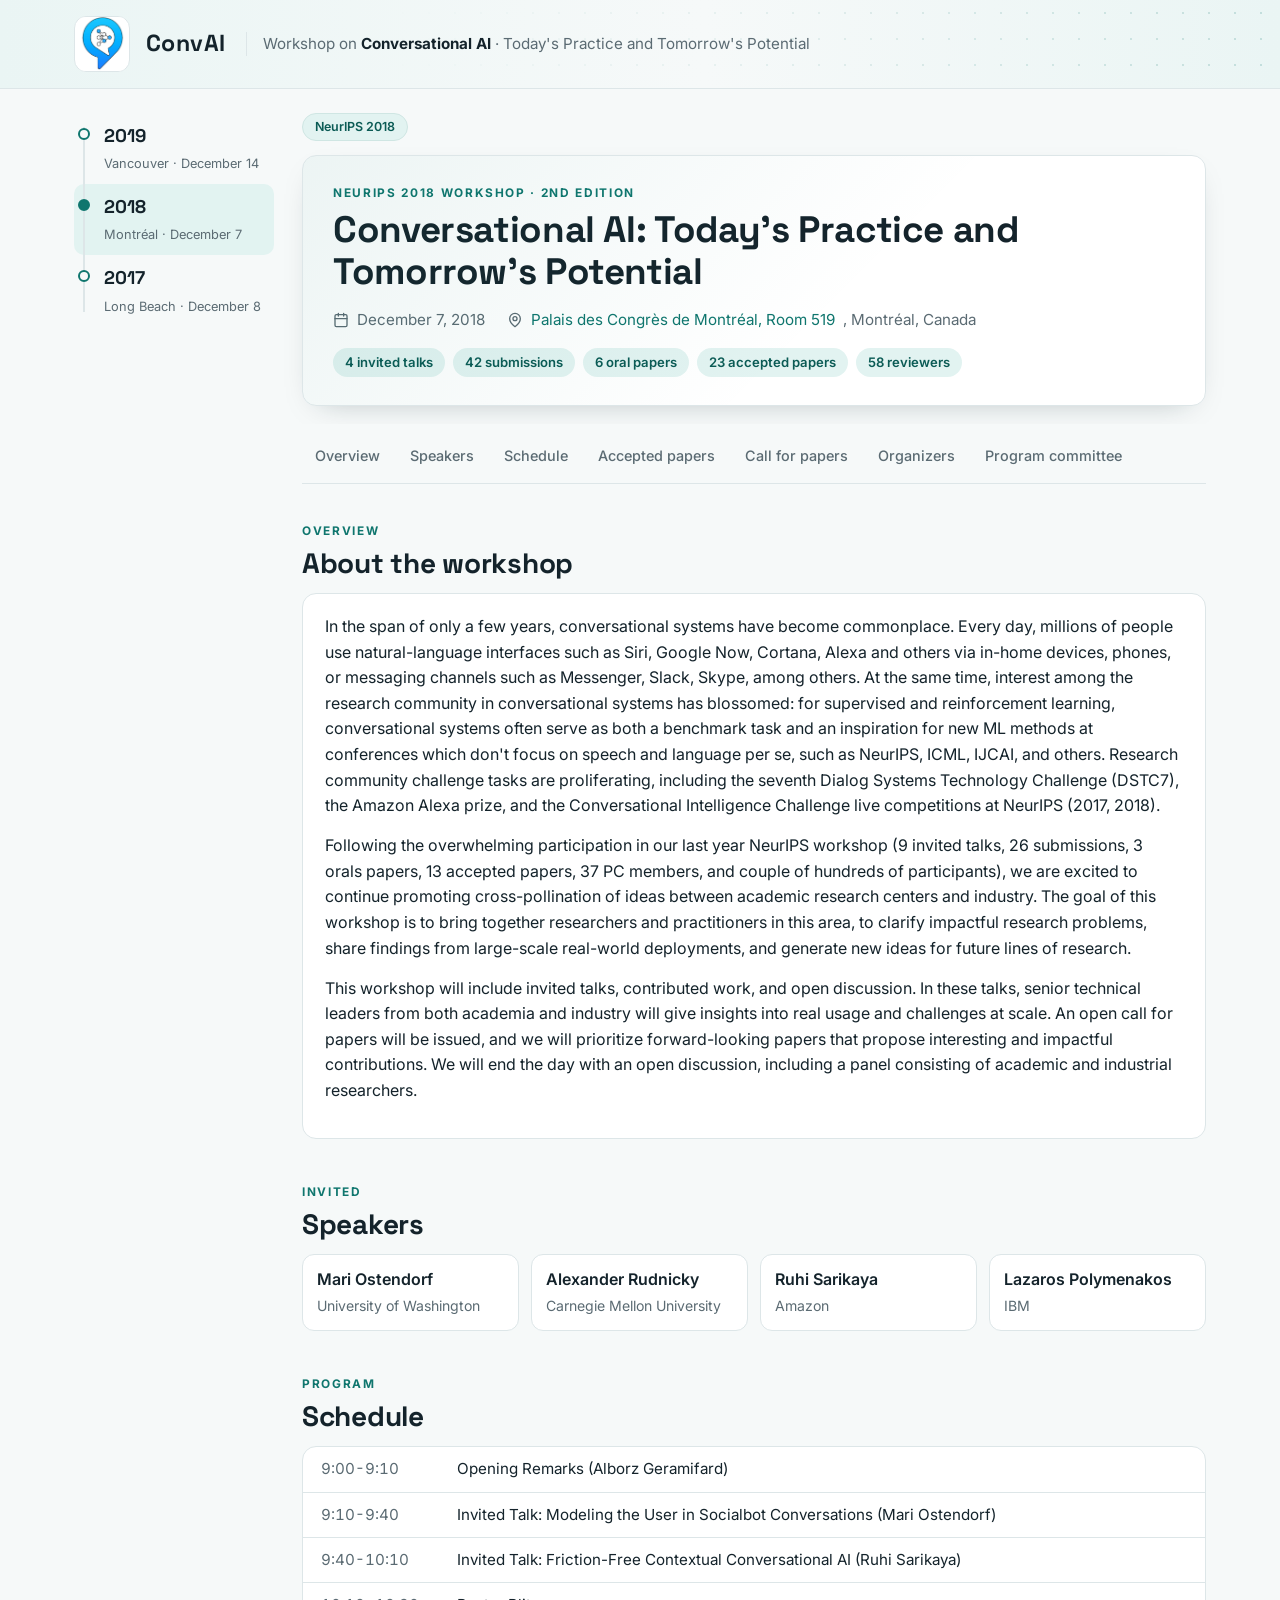
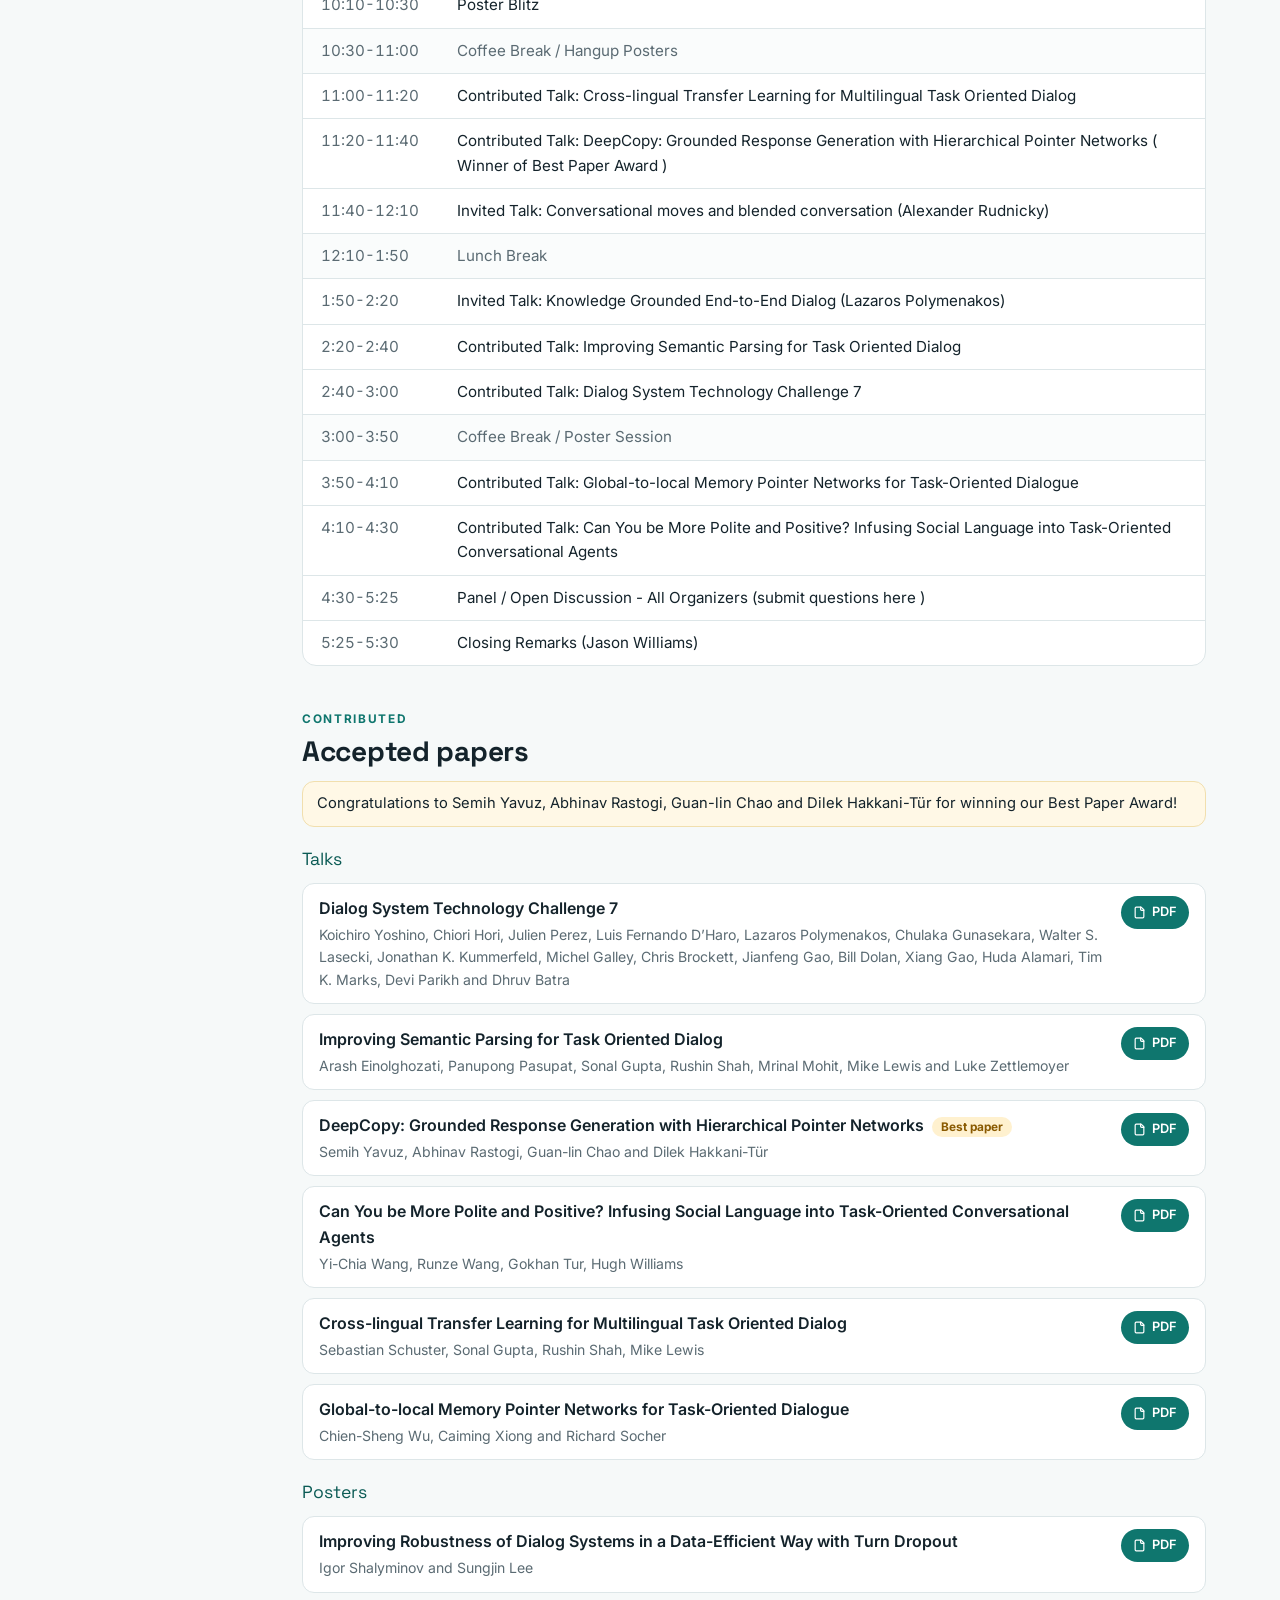
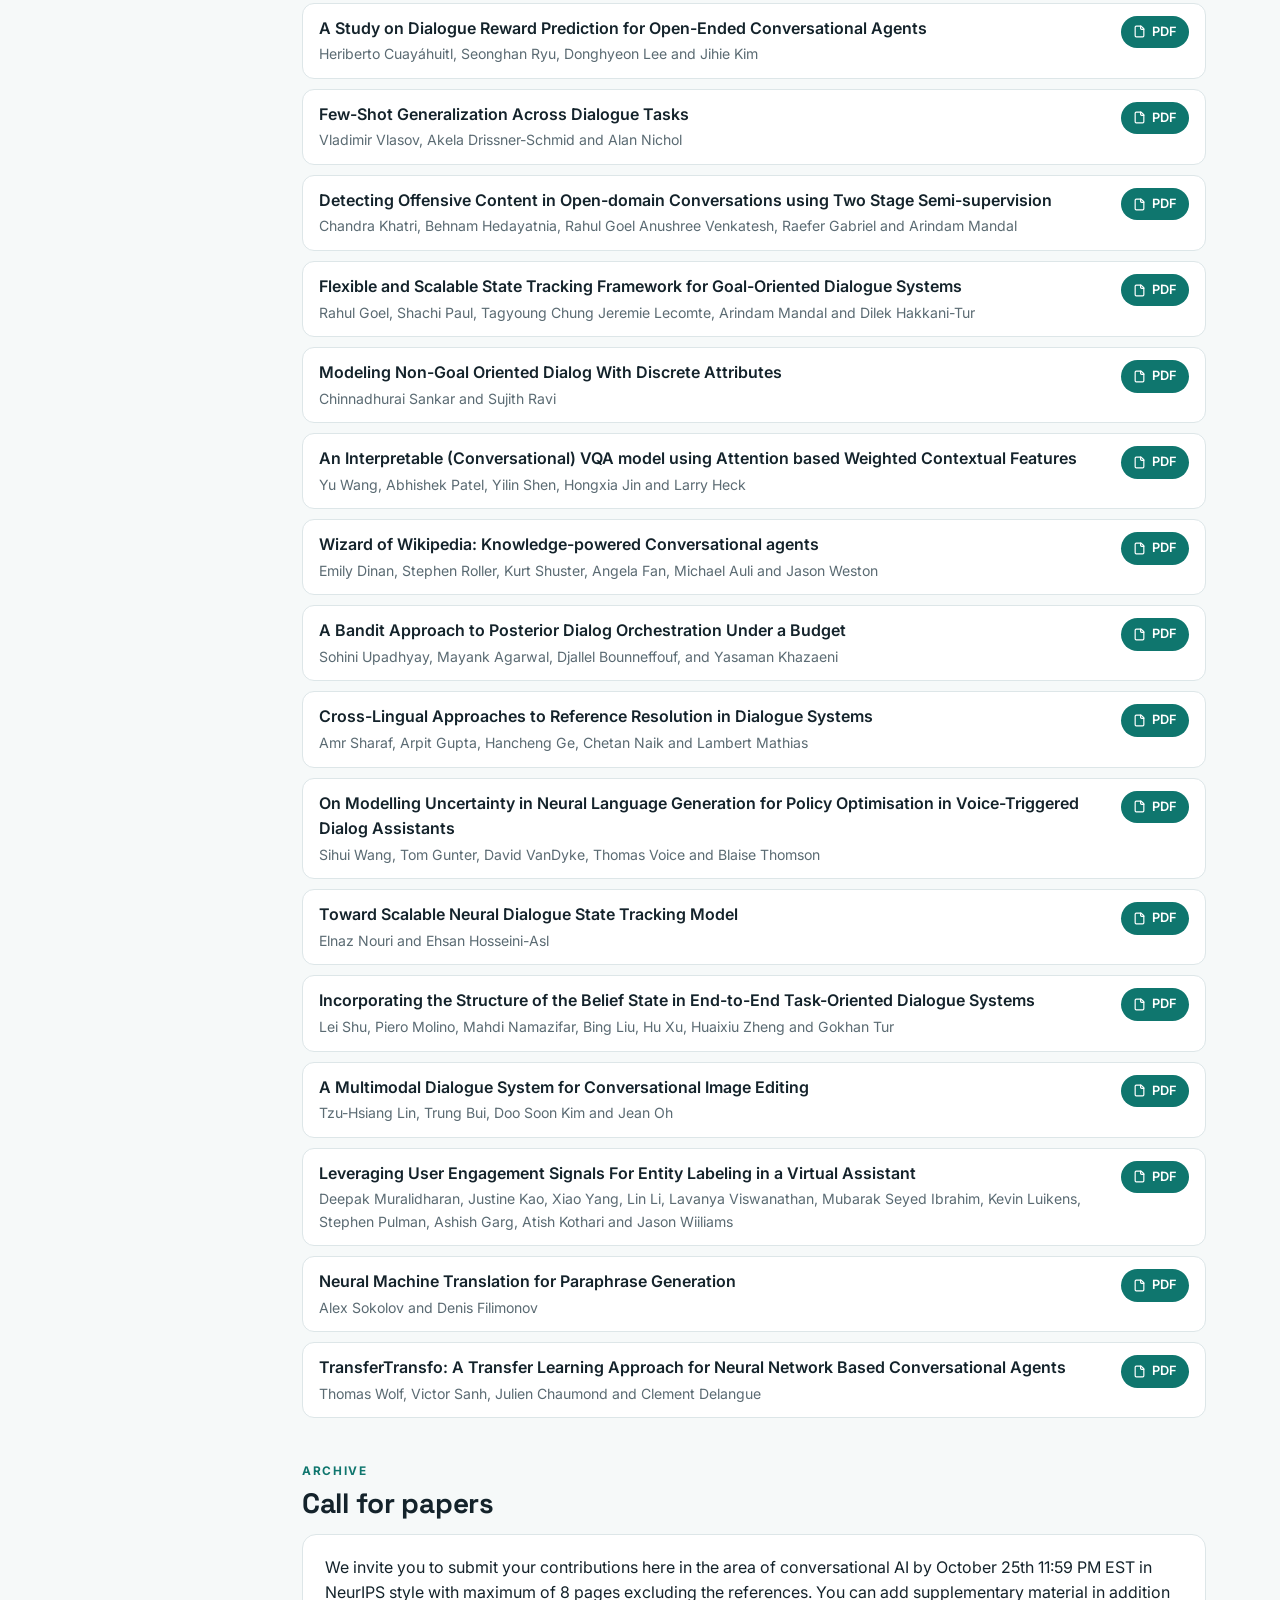
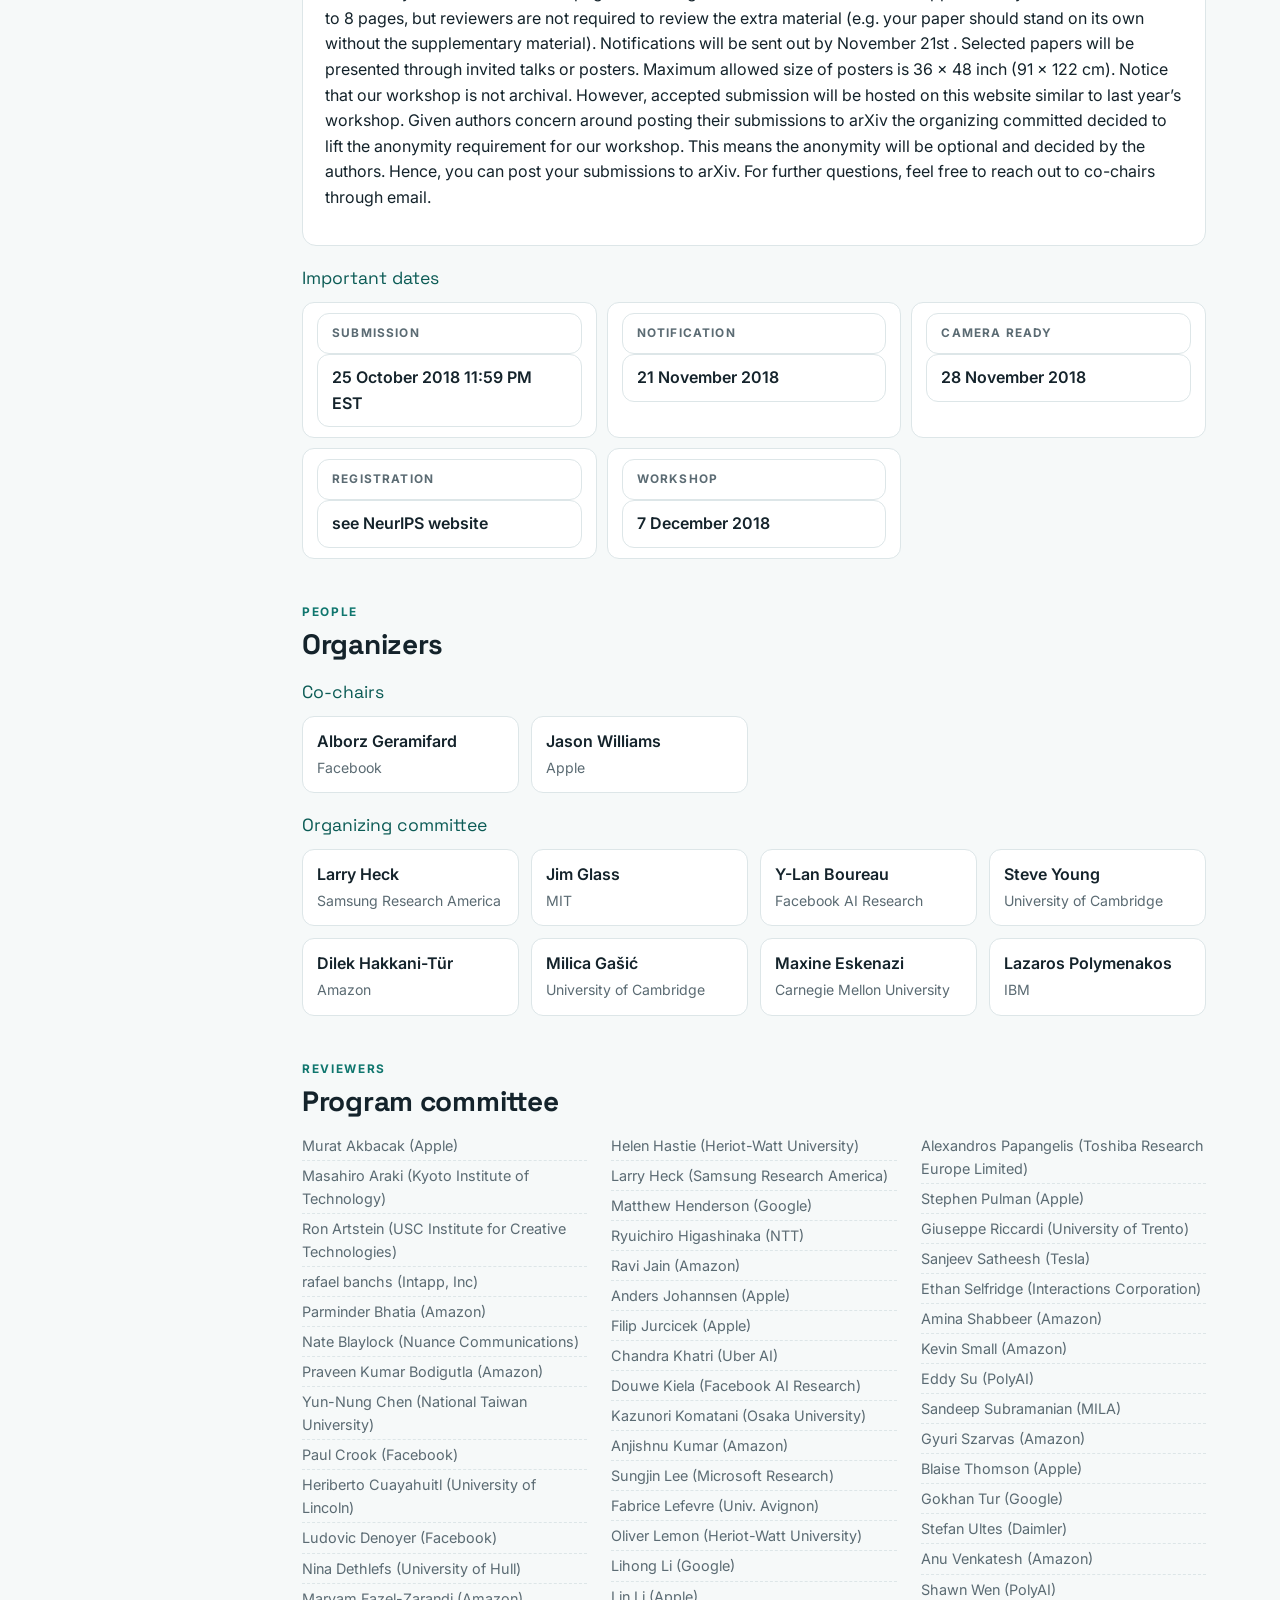
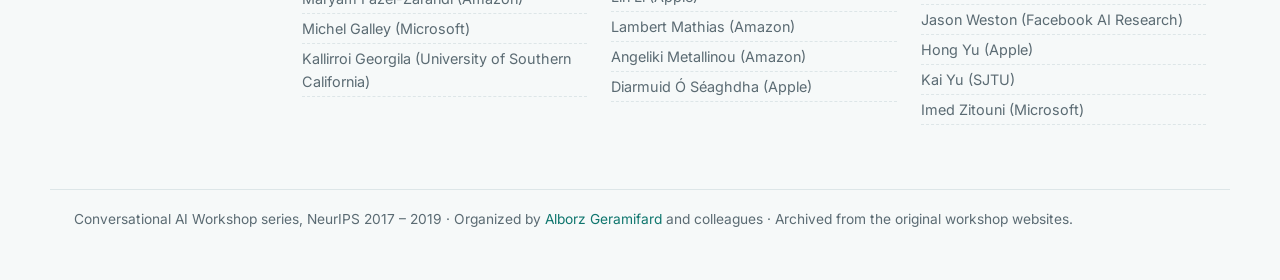
==== 2018.html @ 74e23911 "Conversational AI workshop archive, NeurIPS 2017-2019 Rebuilt from the original workshop pages with " ====
<!doctype html>
<html lang="en">
<head>
<meta charset="utf-8"><meta name="viewport" content="width=device-width, initial-scale=1">
<title>Conversational AI Workshop · NeurIPS 2018</title>
<meta name="description" content="2nd Conversational AI workshop at NeurIPS 2018: Today's Practice and Tomorrow's Potential.">
<link rel="icon" href="assets/logo.png">
<link rel="preconnect" href="https://fonts.googleapis.com"><link rel="preconnect" href="https://fonts.gstatic.com" crossorigin>
<link href="https://fonts.googleapis.com/css2?family=Inter:wght@400;500;600;700&family=Space+Grotesk:wght@500;600;700&display=swap" rel="stylesheet">
<link rel="stylesheet" href="assets/style.css">
</head>
<body>
<header class="banner"><div class="in"><img src="assets/logo.png" alt=""><div class="t">ConvAI</div><div class="s">Workshop on <b>Conversational AI</b> · Today's Practice and Tomorrow's Potential</div></div></header>
<div class="layout">
  <aside class="rail"><ol><li><a href="2019.html"><span class="dot"></span><span><span class="y">2019</span><br><span class="w">Vancouver · December 14</span></span></a></li><li class="on"><a href="2018.html"><span class="dot"></span><span><span class="y">2018</span><br><span class="w">Montréal · December 7</span></span></a></li><li><a href="2017.html"><span class="dot"></span><span><span class="y">2017</span><br><span class="w">Long Beach · December 8</span></span></a></li></ol></aside>
  <main class="main">
    <span class="crumb">NeurIPS 2018</span>
    <div class="hero">
      <div class="k">NeurIPS 2018 workshop · 2nd edition</div>
      <h1>Conversational AI: Today's Practice and Tomorrow's Potential</h1>
      <div class="meta"><span><svg viewBox="0 0 24 24"><rect x="3" y="4" width="18" height="18" rx="2"/><path d="M16 2v4M8 2v4M3 10h18"/></svg>December 7, 2018</span><span><svg viewBox="0 0 24 24"><path d="M20 10c0 6-8 12-8 12s-8-6-8-12a8 8 0 0 1 16 0z"/><circle cx="12" cy="10" r="3"/></svg><a href="https://www.google.com/maps/place/Montreal+Convention+Centre/@45.505151,-73.559786,15z/data=!4m2!3m1!1s0x0:0x17d4bd31b9103f97" target="_blank" rel="noopener">Palais des Congrès de Montréal, Room 519</a>, Montréal, Canada</span></div>
      <div class="stats"><span>4 invited talks</span><span>42 submissions</span><span>6 oral papers</span><span>23 accepted papers</span><span>58 reviewers</span></div>
    </div>
    <nav class="tabs"><a href="#overview">Overview</a><a href="#speakers">Speakers</a><a href="#schedule">Schedule</a><a href="#papers">Accepted papers</a><a href="#cfp">Call for papers</a><a href="#organizers">Organizers</a><a href="#committee">Program committee</a></nav>
    <section id="overview"><div class="eyebrow">Overview</div><h2>About the workshop</h2><div class="card desc"><p>In the span of only a few years, conversational systems have become commonplace. Every day, millions of people use natural-language interfaces such as Siri, Google Now, Cortana, Alexa and others via in-home devices, phones, or messaging channels such as Messenger, Slack, Skype, among others. At the same time, interest among the research community in conversational systems has blossomed: for supervised and reinforcement learning, conversational systems often serve as both a benchmark task and an inspiration for new ML methods at conferences which don&#x27;t focus on speech and language per se, such as NeurIPS, ICML, IJCAI, and others. Research community challenge tasks are proliferating, including the seventh Dialog Systems Technology Challenge (DSTC7), the Amazon Alexa prize, and the Conversational Intelligence Challenge live competitions at NeurIPS (2017, 2018).</p><p>Following the overwhelming participation in our last year NeurIPS workshop (9 invited talks, 26 submissions, 3 orals papers, 13 accepted papers, 37 PC members, and couple of hundreds of participants), we are excited to continue promoting cross-pollination of ideas between academic research centers and industry. The goal of this workshop is to bring together researchers and practitioners in this area, to clarify impactful research problems, share findings from large-scale real-world deployments, and generate new ideas for future lines of research.</p><p>This workshop will include invited talks, contributed work, and open discussion. In these talks, senior technical leaders from both academia and industry will give insights into real usage and challenges at scale. An open call for papers will be issued, and we will prioritize forward-looking papers that propose interesting and impactful contributions. We will end the day with an open discussion, including a panel consisting of academic and industrial researchers.</p></div></section>
    <section id="speakers"><div class="eyebrow">Invited</div><h2>Speakers</h2><div class="people"><div class="person"><b>Mari Ostendorf</b><span>University of Washington</span></div><div class="person"><b>Alexander Rudnicky</b><span>Carnegie Mellon University</span></div><div class="person"><b>Ruhi Sarikaya</b><span>Amazon</span></div><div class="person"><b><a href="https://www.linkedin.com/in/lazaros-polymenakos-54983b6/" target="_blank" rel="noopener">Lazaros Polymenakos</a></b><span>IBM</span></div></div></section>
    <section id="schedule"><div class="eyebrow">Program</div><h2>Schedule</h2><ul class="sched"><li><span class="t">9:00-9:10</span><span>Opening Remarks (Alborz Geramifard)<span class="l"></span></span></li><li><span class="t">9:10-9:40</span><span>Invited Talk: Modeling the User in Socialbot Conversations (Mari Ostendorf)<span class="l"></span></span></li><li><span class="t">9:40-10:10</span><span>Invited Talk: Friction-Free Contextual Conversational AI (Ruhi Sarikaya)<span class="l"></span></span></li><li><span class="t">10:10-10:30</span><span>Poster Blitz<span class="l"></span></span></li><li class="brk"><span class="t">10:30-11:00</span><span>Coffee Break / Hangup Posters<span class="l"></span></span></li><li><span class="t">11:00-11:20</span><span>Contributed Talk: Cross-lingual Transfer Learning for Multilingual Task Oriented Dialog<span class="l"></span></span></li><li><span class="t">11:20-11:40</span><span>Contributed Talk: DeepCopy: Grounded Response Generation with Hierarchical Pointer Networks ( Winner of Best Paper Award )<span class="l"></span></span></li><li><span class="t">11:40-12:10</span><span>Invited Talk: Conversational moves and blended conversation (Alexander Rudnicky)<span class="l"></span></span></li><li class="brk"><span class="t">12:10-1:50</span><span>Lunch Break<span class="l"></span></span></li><li><span class="t">1:50-2:20</span><span>Invited Talk: Knowledge Grounded End-to-End Dialog (Lazaros Polymenakos)<span class="l"></span></span></li><li><span class="t">2:20-2:40</span><span>Contributed Talk: Improving Semantic Parsing for Task Oriented Dialog<span class="l"></span></span></li><li><span class="t">2:40-3:00</span><span>Contributed Talk: Dialog System Technology Challenge 7<span class="l"></span></span></li><li class="brk"><span class="t">3:00-3:50</span><span>Coffee Break / Poster Session<span class="l"></span></span></li><li><span class="t">3:50-4:10</span><span>Contributed Talk: Global-to-local Memory Pointer Networks for Task-Oriented Dialogue<span class="l"></span></span></li><li><span class="t">4:10-4:30</span><span>Contributed Talk: Can You be More Polite and Positive? Infusing Social Language into Task-Oriented Conversational Agents<span class="l"></span></span></li><li><span class="t">4:30-5:25</span><span>Panel / Open Discussion - All Organizers (submit questions here )<span class="l"></span></span></li><li><span class="t">5:25-5:30</span><span>Closing Remarks (Jason Williams)<span class="l"></span></span></li></ul></section>
    <section id="papers"><div class="eyebrow">Contributed</div><h2>Accepted papers</h2><p class="note">Congratulations to Semih Yavuz, Abhinav Rastogi, Guan-lin Chao and Dilek Hakkani-Tür for winning our Best Paper Award!</p><div class="sub">Talks</div><ol class="papers"><li><div><div class="pt">Dialog System Technology Challenge 7</div><div class="pa">Koichiro Yoshino, Chiori Hori, Julien Perez, Luis Fernando D’Haro, Lazaros Polymenakos, Chulaka Gunasekara, Walter S. Lasecki, Jonathan K. Kummerfeld, Michel Galley, Chris Brockett, Jianfeng Gao, Bill Dolan, Xiang Gao, Huda Alamari, Tim K. Marks, Devi Parikh and Dhruv Batra</div></div><a class="pdf" href="files/nips18-Conversational-AI/Papers/18convai-DSTC7.pdf" target="_blank" rel="noopener"><svg viewBox="0 0 24 24" width="13" height="13" fill="none" stroke="currentColor" stroke-width="2.2" stroke-linecap="round" stroke-linejoin="round"><path d="M15 2H6a2 2 0 0 0-2 2v16a2 2 0 0 0 2 2h12a2 2 0 0 0 2-2V7Z"/><path d="M14 2v4a2 2 0 0 0 2 2h4"/></svg> PDF</a></li><li><div><div class="pt">Improving Semantic Parsing for Task Oriented Dialog</div><div class="pa">Arash Einolghozati, Panupong Pasupat, Sonal Gupta, Rushin Shah, Mrinal Mohit, Mike Lewis and Luke Zettlemoyer</div></div><a class="pdf" href="files/nips18-Conversational-AI/Papers/18convai-Improving_Semantic_Parsing_for_Task_Oriented_Dialog.pdf" target="_blank" rel="noopener"><svg viewBox="0 0 24 24" width="13" height="13" fill="none" stroke="currentColor" stroke-width="2.2" stroke-linecap="round" stroke-linejoin="round"><path d="M15 2H6a2 2 0 0 0-2 2v16a2 2 0 0 0 2 2h12a2 2 0 0 0 2-2V7Z"/><path d="M14 2v4a2 2 0 0 0 2 2h4"/></svg> PDF</a></li><li><div><div class="pt">DeepCopy: Grounded Response Generation with Hierarchical Pointer Networks<span class="award">Best paper</span></div><div class="pa">Semih Yavuz, Abhinav Rastogi, Guan-lin Chao and Dilek Hakkani-Tür</div></div><a class="pdf" href="files/nips18-Conversational-AI/Papers/18convai-deepcopy.pdf" target="_blank" rel="noopener"><svg viewBox="0 0 24 24" width="13" height="13" fill="none" stroke="currentColor" stroke-width="2.2" stroke-linecap="round" stroke-linejoin="round"><path d="M15 2H6a2 2 0 0 0-2 2v16a2 2 0 0 0 2 2h12a2 2 0 0 0 2-2V7Z"/><path d="M14 2v4a2 2 0 0 0 2 2h4"/></svg> PDF</a></li><li><div><div class="pt">Can You be More Polite and Positive? Infusing Social Language into Task-Oriented Conversational Agents</div><div class="pa">Yi-Chia Wang, Runze Wang, Gokhan Tur, Hugh Williams</div></div><a class="pdf" href="files/nips18-Conversational-AI/Papers/18convai-Can you be more polite.pdf" target="_blank" rel="noopener"><svg viewBox="0 0 24 24" width="13" height="13" fill="none" stroke="currentColor" stroke-width="2.2" stroke-linecap="round" stroke-linejoin="round"><path d="M15 2H6a2 2 0 0 0-2 2v16a2 2 0 0 0 2 2h12a2 2 0 0 0 2-2V7Z"/><path d="M14 2v4a2 2 0 0 0 2 2h4"/></svg> PDF</a></li><li><div><div class="pt">Cross-lingual Transfer Learning for Multilingual Task Oriented Dialog</div><div class="pa">Sebastian Schuster, Sonal Gupta, Rushin Shah, Mike Lewis</div></div><a class="pdf" href="files/nips18-Conversational-AI/Papers/18convai-Cross-Lingual Transfer Learning.pdf" target="_blank" rel="noopener"><svg viewBox="0 0 24 24" width="13" height="13" fill="none" stroke="currentColor" stroke-width="2.2" stroke-linecap="round" stroke-linejoin="round"><path d="M15 2H6a2 2 0 0 0-2 2v16a2 2 0 0 0 2 2h12a2 2 0 0 0 2-2V7Z"/><path d="M14 2v4a2 2 0 0 0 2 2h4"/></svg> PDF</a></li><li><div><div class="pt">Global-to-local Memory Pointer Networks for Task-Oriented Dialogue</div><div class="pa">Chien-Sheng Wu, Caiming Xiong and Richard Socher</div></div><a class="pdf" href="files/nips18-Conversational-AI/Papers/18convai-Global-to-local Memory Pointer.pdf" target="_blank" rel="noopener"><svg viewBox="0 0 24 24" width="13" height="13" fill="none" stroke="currentColor" stroke-width="2.2" stroke-linecap="round" stroke-linejoin="round"><path d="M15 2H6a2 2 0 0 0-2 2v16a2 2 0 0 0 2 2h12a2 2 0 0 0 2-2V7Z"/><path d="M14 2v4a2 2 0 0 0 2 2h4"/></svg> PDF</a></li></ol><div class="sub">Posters</div><ol class="papers"><li><div><div class="pt">Improving Robustness of Dialog Systems in a Data-Efficient Way with Turn Dropout</div><div class="pa">Igor Shalyminov and Sungjin Lee</div></div><a class="pdf" href="files/nips18-Conversational-AI/Papers/18convai-Improving Robustness of Neural Dialog Systems.pdf" target="_blank" rel="noopener"><svg viewBox="0 0 24 24" width="13" height="13" fill="none" stroke="currentColor" stroke-width="2.2" stroke-linecap="round" stroke-linejoin="round"><path d="M15 2H6a2 2 0 0 0-2 2v16a2 2 0 0 0 2 2h12a2 2 0 0 0 2-2V7Z"/><path d="M14 2v4a2 2 0 0 0 2 2h4"/></svg> PDF</a></li><li><div><div class="pt">A Study on Dialogue Reward Prediction for Open-Ended Conversational Agents</div><div class="pa">Heriberto Cuayáhuitl, Seonghan Ryu, Donghyeon Lee and Jihie Kim</div></div><a class="pdf" href="files/nips18-Conversational-AI/Papers/18convai-a study on dialoug reward prediction.pdf" target="_blank" rel="noopener"><svg viewBox="0 0 24 24" width="13" height="13" fill="none" stroke="currentColor" stroke-width="2.2" stroke-linecap="round" stroke-linejoin="round"><path d="M15 2H6a2 2 0 0 0-2 2v16a2 2 0 0 0 2 2h12a2 2 0 0 0 2-2V7Z"/><path d="M14 2v4a2 2 0 0 0 2 2h4"/></svg> PDF</a></li><li><div><div class="pt">Few-Shot Generalization Across Dialogue Tasks</div><div class="pa">Vladimir Vlasov, Akela Drissner-Schmid and Alan Nichol</div></div><a class="pdf" href="files/nips18-Conversational-AI/Papers/18convai-few shot generalization.pdf" target="_blank" rel="noopener"><svg viewBox="0 0 24 24" width="13" height="13" fill="none" stroke="currentColor" stroke-width="2.2" stroke-linecap="round" stroke-linejoin="round"><path d="M15 2H6a2 2 0 0 0-2 2v16a2 2 0 0 0 2 2h12a2 2 0 0 0 2-2V7Z"/><path d="M14 2v4a2 2 0 0 0 2 2h4"/></svg> PDF</a></li><li><div><div class="pt">Detecting Offensive Content in Open-domain Conversations using Two Stage Semi-supervision</div><div class="pa">Chandra Khatri, Behnam Hedayatnia, Rahul Goel Anushree Venkatesh, Raefer Gabriel and Arindam Mandal</div></div><a class="pdf" href="files/nips18-Conversational-AI/Papers/18convai-detecting offensive.pdf" target="_blank" rel="noopener"><svg viewBox="0 0 24 24" width="13" height="13" fill="none" stroke="currentColor" stroke-width="2.2" stroke-linecap="round" stroke-linejoin="round"><path d="M15 2H6a2 2 0 0 0-2 2v16a2 2 0 0 0 2 2h12a2 2 0 0 0 2-2V7Z"/><path d="M14 2v4a2 2 0 0 0 2 2h4"/></svg> PDF</a></li><li><div><div class="pt">Flexible and Scalable State Tracking Framework for Goal-Oriented Dialogue Systems</div><div class="pa">Rahul Goel, Shachi Paul, Tagyoung Chung Jeremie Lecomte, Arindam Mandal and Dilek Hakkani-Tur</div></div><a class="pdf" href="files/nips18-Conversational-AI/Papers/18convai-Flexible and Scalable State Tracking.pdf" target="_blank" rel="noopener"><svg viewBox="0 0 24 24" width="13" height="13" fill="none" stroke="currentColor" stroke-width="2.2" stroke-linecap="round" stroke-linejoin="round"><path d="M15 2H6a2 2 0 0 0-2 2v16a2 2 0 0 0 2 2h12a2 2 0 0 0 2-2V7Z"/><path d="M14 2v4a2 2 0 0 0 2 2h4"/></svg> PDF</a></li><li><div><div class="pt">Modeling Non-Goal Oriented Dialog With Discrete Attributes</div><div class="pa">Chinnadhurai Sankar and Sujith Ravi</div></div><a class="pdf" href="files/nips18-Conversational-AI/Papers/18convai-Modeling non-Goal Oriented.pdf" target="_blank" rel="noopener"><svg viewBox="0 0 24 24" width="13" height="13" fill="none" stroke="currentColor" stroke-width="2.2" stroke-linecap="round" stroke-linejoin="round"><path d="M15 2H6a2 2 0 0 0-2 2v16a2 2 0 0 0 2 2h12a2 2 0 0 0 2-2V7Z"/><path d="M14 2v4a2 2 0 0 0 2 2h4"/></svg> PDF</a></li><li><div><div class="pt">An Interpretable (Conversational) VQA model using Attention based Weighted Contextual Features</div><div class="pa">Yu Wang, Abhishek Patel, Yilin Shen, Hongxia Jin and Larry Heck</div></div><a class="pdf" href="files/nips18-Conversational-AI/Papers/18convai-An Interpretable (Conversational) VQA.pdf" target="_blank" rel="noopener"><svg viewBox="0 0 24 24" width="13" height="13" fill="none" stroke="currentColor" stroke-width="2.2" stroke-linecap="round" stroke-linejoin="round"><path d="M15 2H6a2 2 0 0 0-2 2v16a2 2 0 0 0 2 2h12a2 2 0 0 0 2-2V7Z"/><path d="M14 2v4a2 2 0 0 0 2 2h4"/></svg> PDF</a></li><li><div><div class="pt">Wizard of Wikipedia: Knowledge-powered Conversational agents</div><div class="pa">Emily Dinan, Stephen Roller, Kurt Shuster, Angela Fan, Michael Auli and Jason Weston</div></div><a class="pdf" href="files/nips18-Conversational-AI/Papers/18convai-Wizard of Wikipedia.pdf" target="_blank" rel="noopener"><svg viewBox="0 0 24 24" width="13" height="13" fill="none" stroke="currentColor" stroke-width="2.2" stroke-linecap="round" stroke-linejoin="round"><path d="M15 2H6a2 2 0 0 0-2 2v16a2 2 0 0 0 2 2h12a2 2 0 0 0 2-2V7Z"/><path d="M14 2v4a2 2 0 0 0 2 2h4"/></svg> PDF</a></li><li><div><div class="pt">A Bandit Approach to Posterior Dialog Orchestration Under a Budget</div><div class="pa">Sohini Upadhyay, Mayank Agarwal, Djallel Bounneffouf, and Yasaman Khazaeni</div></div><a class="pdf" href="files/nips18-Conversational-AI/Papers/18convai-A bandit approach.pdf" target="_blank" rel="noopener"><svg viewBox="0 0 24 24" width="13" height="13" fill="none" stroke="currentColor" stroke-width="2.2" stroke-linecap="round" stroke-linejoin="round"><path d="M15 2H6a2 2 0 0 0-2 2v16a2 2 0 0 0 2 2h12a2 2 0 0 0 2-2V7Z"/><path d="M14 2v4a2 2 0 0 0 2 2h4"/></svg> PDF</a></li><li><div><div class="pt">Cross-Lingual Approaches to Reference Resolution in Dialogue Systems</div><div class="pa">Amr Sharaf, Arpit Gupta, Hancheng Ge, Chetan Naik and Lambert Mathias</div></div><a class="pdf" href="files/nips18-Conversational-AI/Papers/18convai-Cross lingual approaches.pdf" target="_blank" rel="noopener"><svg viewBox="0 0 24 24" width="13" height="13" fill="none" stroke="currentColor" stroke-width="2.2" stroke-linecap="round" stroke-linejoin="round"><path d="M15 2H6a2 2 0 0 0-2 2v16a2 2 0 0 0 2 2h12a2 2 0 0 0 2-2V7Z"/><path d="M14 2v4a2 2 0 0 0 2 2h4"/></svg> PDF</a></li><li><div><div class="pt">On Modelling Uncertainty in Neural Language Generation for Policy Optimisation in Voice-Triggered Dialog Assistants</div><div class="pa">Sihui Wang, Tom Gunter, David VanDyke, Thomas Voice and Blaise Thomson</div></div><a class="pdf" href="files/nips18-Conversational-AI/Papers/18convai-On Modelling Uncertainty.pdf" target="_blank" rel="noopener"><svg viewBox="0 0 24 24" width="13" height="13" fill="none" stroke="currentColor" stroke-width="2.2" stroke-linecap="round" stroke-linejoin="round"><path d="M15 2H6a2 2 0 0 0-2 2v16a2 2 0 0 0 2 2h12a2 2 0 0 0 2-2V7Z"/><path d="M14 2v4a2 2 0 0 0 2 2h4"/></svg> PDF</a></li><li><div><div class="pt">Toward Scalable Neural Dialogue State Tracking Model</div><div class="pa">Elnaz Nouri and Ehsan Hosseini-Asl</div></div><a class="pdf" href="files/nips18-Conversational-AI/Papers/18convai-Toward_Scalable_Neural_Dialogue_State_Tracking_Model.pdf" target="_blank" rel="noopener"><svg viewBox="0 0 24 24" width="13" height="13" fill="none" stroke="currentColor" stroke-width="2.2" stroke-linecap="round" stroke-linejoin="round"><path d="M15 2H6a2 2 0 0 0-2 2v16a2 2 0 0 0 2 2h12a2 2 0 0 0 2-2V7Z"/><path d="M14 2v4a2 2 0 0 0 2 2h4"/></svg> PDF</a></li><li><div><div class="pt">Incorporating the Structure of the Belief State in End-to-End Task-Oriented Dialogue Systems</div><div class="pa">Lei Shu, Piero Molino, Mahdi Namazifar, Bing Liu, Hu Xu, Huaixiu Zheng and Gokhan Tur</div></div><a class="pdf" href="files/nips18-Conversational-AI/Papers/18convai-Incorporating the Structure.pdf" target="_blank" rel="noopener"><svg viewBox="0 0 24 24" width="13" height="13" fill="none" stroke="currentColor" stroke-width="2.2" stroke-linecap="round" stroke-linejoin="round"><path d="M15 2H6a2 2 0 0 0-2 2v16a2 2 0 0 0 2 2h12a2 2 0 0 0 2-2V7Z"/><path d="M14 2v4a2 2 0 0 0 2 2h4"/></svg> PDF</a></li><li><div><div class="pt">A Multimodal Dialogue System for Conversational Image Editing</div><div class="pa">Tzu-Hsiang Lin, Trung Bui, Doo Soon Kim and Jean Oh</div></div><a class="pdf" href="files/nips18-Conversational-AI/Papers/18convai-A Multimodal Dialogue System.pdf" target="_blank" rel="noopener"><svg viewBox="0 0 24 24" width="13" height="13" fill="none" stroke="currentColor" stroke-width="2.2" stroke-linecap="round" stroke-linejoin="round"><path d="M15 2H6a2 2 0 0 0-2 2v16a2 2 0 0 0 2 2h12a2 2 0 0 0 2-2V7Z"/><path d="M14 2v4a2 2 0 0 0 2 2h4"/></svg> PDF</a></li><li><div><div class="pt">Leveraging User Engagement Signals For Entity Labeling in a Virtual Assistant</div><div class="pa">Deepak Muralidharan, Justine Kao, Xiao Yang, Lin Li, Lavanya Viswanathan, Mubarak Seyed Ibrahim, Kevin Luikens, Stephen Pulman, Ashish Garg, Atish Kothari and Jason Wiiliams</div></div><a class="pdf" href="files/nips18-Conversational-AI/Papers/18convai-Leveraging User Engagement.pdf" target="_blank" rel="noopener"><svg viewBox="0 0 24 24" width="13" height="13" fill="none" stroke="currentColor" stroke-width="2.2" stroke-linecap="round" stroke-linejoin="round"><path d="M15 2H6a2 2 0 0 0-2 2v16a2 2 0 0 0 2 2h12a2 2 0 0 0 2-2V7Z"/><path d="M14 2v4a2 2 0 0 0 2 2h4"/></svg> PDF</a></li><li><div><div class="pt">Neural Machine Translation for Paraphrase Generation</div><div class="pa">Alex Sokolov and Denis Filimonov</div></div><a class="pdf" href="files/nips18-Conversational-AI/Papers/18convai-Neural Machine Translation.pdf" target="_blank" rel="noopener"><svg viewBox="0 0 24 24" width="13" height="13" fill="none" stroke="currentColor" stroke-width="2.2" stroke-linecap="round" stroke-linejoin="round"><path d="M15 2H6a2 2 0 0 0-2 2v16a2 2 0 0 0 2 2h12a2 2 0 0 0 2-2V7Z"/><path d="M14 2v4a2 2 0 0 0 2 2h4"/></svg> PDF</a></li><li><div><div class="pt">TransferTransfo: A Transfer Learning Approach for Neural Network Based Conversational Agents</div><div class="pa">Thomas Wolf, Victor Sanh, Julien Chaumond and Clement Delangue</div></div><a class="pdf" href="files/nips18-Conversational-AI/Papers/18convai-TransferTransfo.pdf" target="_blank" rel="noopener"><svg viewBox="0 0 24 24" width="13" height="13" fill="none" stroke="currentColor" stroke-width="2.2" stroke-linecap="round" stroke-linejoin="round"><path d="M15 2H6a2 2 0 0 0-2 2v16a2 2 0 0 0 2 2h12a2 2 0 0 0 2-2V7Z"/><path d="M14 2v4a2 2 0 0 0 2 2h4"/></svg> PDF</a></li></ol></section>
    <section id="cfp"><div class="eyebrow">Archive</div><h2>Call for papers</h2><div class="card desc"><p>We invite you to submit your contributions here in the area of conversational AI by October 25th 11:59 PM EST in NeurIPS style with maximum of 8 pages excluding the references. You can add supplementary material in addition to 8 pages, but reviewers are not required to review the extra material (e.g. your paper should stand on its own without the supplementary material). Notifications will be sent out by November 21st . Selected papers will be presented through invited talks or posters. Maximum allowed size of posters is 36 x 48 inch (91 x 122 cm). Notice that our workshop is not archival. However, accepted submission will be hosted on this website similar to last year’s workshop. Given authors concern around posting their submissions to arXiv the organizing committed decided to lift the anonymity requirement for our workshop. This means the anonymity will be optional and decided by the authors. Hence, you can post your submissions to arXiv. For further questions, feel free to reach out to co-chairs through email.</p></div><div class="sub">Important dates</div><div class="dates"><div><div class="dl">Submission</div><div class="dv">25 October 2018 11:59 PM EST</div></div><div><div class="dl">Notification</div><div class="dv">21 November 2018</div></div><div><div class="dl">Camera Ready</div><div class="dv">28 November 2018</div></div><div><div class="dl">Registration</div><div class="dv">see NeurIPS website</div></div><div><div class="dl">Workshop</div><div class="dv">7 December 2018</div></div></div></section>
    <section id="organizers"><div class="eyebrow">People</div><h2>Organizers</h2><div class="sub">Co-chairs</div><div class="people"><div class="person"><b><a href="http://alborz-geramifard.com" target="_blank" rel="noopener">Alborz Geramifard</a></b><span>Facebook</span></div><div class="person"><b><a href="https://scholar.google.com/citations?user=CcLxiyMAAAAJ&amp;hl=en" target="_blank" rel="noopener">Jason Williams</a></b><span>Apple</span></div></div><div class="sub">Organizing committee</div><div class="people"><div class="person"><b><a href="https://scholar.google.com/citations?user=33ZWJmEAAAAJ&amp;hl=en" target="_blank" rel="noopener">Larry Heck</a></b><span>Samsung Research America</span></div><div class="person"><b><a href="http://groups.csail.mit.edu/sls/people/glass.shtml" target="_blank" rel="noopener">Jim Glass</a></b><span>MIT</span></div><div class="person"><b><a href="https://research.fb.com/people/boureau-y-lan/" target="_blank" rel="noopener">Y-Lan Boureau</a></b><span>Facebook AI Research</span></div><div class="person"><b><a href="http://mi.eng.cam.ac.uk/~sjy/" target="_blank" rel="noopener">Steve Young</a></b><span>University of Cambridge</span></div><div class="person"><b><a href="https://scholar.google.com/citations?user=GMcL_9kAAAAJ&amp;hl=en" target="_blank" rel="noopener">Dilek Hakkani-Tür</a></b><span>Amazon</span></div><div class="person"><b><a href="http://mi.eng.cam.ac.uk/~mg436/" target="_blank" rel="noopener">Milica Gašić</a></b><span>University of Cambridge</span></div><div class="person"><b><a href="http://www.cs.cmu.edu/~max/" target="_blank" rel="noopener">Maxine Eskenazi</a></b><span>Carnegie Mellon University</span></div><div class="person"><b><a href="https://www.linkedin.com/in/lazaros-polymenakos-54983b6/" target="_blank" rel="noopener">Lazaros Polymenakos</a></b><span>IBM</span></div></div></section>
    <section id="committee"><div class="eyebrow">Reviewers</div><h2>Program committee</h2><div class="pc"><div>Murat Akbacak (Apple)</div><div>Masahiro Araki (Kyoto Institute of Technology)</div><div>Ron Artstein (USC Institute for Creative Technologies)</div><div>rafael banchs (Intapp, Inc)</div><div>Parminder Bhatia (Amazon)</div><div>Nate Blaylock (Nuance Communications)</div><div>Praveen Kumar Bodigutla (Amazon)</div><div>Yun-Nung Chen (National Taiwan University)</div><div>Paul Crook (Facebook)</div><div>Heriberto Cuayahuitl (University of Lincoln)</div><div>Ludovic Denoyer (Facebook)</div><div>Nina Dethlefs (University of Hull)</div><div>Maryam Fazel-Zarandi (Amazon)</div><div>Michel Galley (Microsoft)</div><div>Kallirroi Georgila (University of Southern California)</div><div>Helen Hastie (Heriot-Watt University)</div><div>Larry Heck (Samsung Research America)</div><div>Matthew Henderson (Google)</div><div>Ryuichiro Higashinaka (NTT)</div><div>Ravi Jain (Amazon)</div><div>Anders Johannsen (Apple)</div><div>Filip Jurcicek (Apple)</div><div>Chandra Khatri (Uber AI)</div><div>Douwe Kiela (Facebook AI Research)</div><div>Kazunori Komatani (Osaka University)</div><div>Anjishnu Kumar (Amazon)</div><div>Sungjin Lee (Microsoft Research)</div><div>Fabrice Lefevre (Univ. Avignon)</div><div>Oliver Lemon (Heriot-Watt University)</div><div>Lihong Li (Google)</div><div>Lin Li (Apple)</div><div>Lambert Mathias (Amazon)</div><div>Angeliki Metallinou (Amazon)</div><div>Diarmuid Ó Séaghdha (Apple)</div><div>Alexandros Papangelis (Toshiba Research Europe Limited)</div><div>Stephen Pulman (Apple)</div><div>Giuseppe Riccardi (University of Trento)</div><div>Sanjeev Satheesh (Tesla)</div><div>Ethan Selfridge (Interactions Corporation)</div><div>Amina Shabbeer (Amazon)</div><div>Kevin Small (Amazon)</div><div>Eddy Su (PolyAI)</div><div>Sandeep Subramanian (MILA)</div><div>Gyuri Szarvas (Amazon)</div><div>Blaise Thomson (Apple)</div><div>Gokhan Tur (Google)</div><div>Stefan Ultes (Daimler)</div><div>Anu Venkatesh (Amazon)</div><div>Shawn Wen (PolyAI)</div><div>Jason Weston (Facebook AI Research)</div><div>Hong Yu (Apple)</div><div>Kai Yu (SJTU)</div><div>Imed Zitouni (Microsoft)</div></div></section>
  </main>
</div>
<footer>Conversational AI Workshop series, NeurIPS 2017 – 2019 · Organized by <a href="https://alborz-geramifard.com">Alborz Geramifard</a> and colleagues · Archived from the original workshop websites.</footer>
</body>
</html>
---- assets/style.css ----
:root{--bg:#f6f9f9;--panel:#fff;--ink:#14232b;--muted:#5b6b73;--line:#dde6e8;--teal:#0f766e;--teal-soft:#e2f3f1;--teal-ink:#0b5b55;--accent:#1f9d92;--radius:14px;--shadow:0 10px 30px -18px rgba(15,35,43,.35)}
*,*::before,*::after{box-sizing:border-box}
body{margin:0;background:var(--bg);color:var(--ink);font-family:"Inter",-apple-system,BlinkMacSystemFont,"Segoe UI",Roboto,sans-serif;font-size:16px;line-height:1.6;-webkit-font-smoothing:antialiased}
a{color:var(--teal);text-decoration:none}a:hover{text-decoration:underline;text-underline-offset:3px}
h1,h2,h3{font-family:"Space Grotesk","Inter",sans-serif;line-height:1.15;margin:0;letter-spacing:-.01em}
.banner{background:linear-gradient(90deg,#eaf5f4,#f6f9f9 55%,#eaf5f4);border-bottom:1px solid var(--line);position:relative;overflow:hidden}
.banner::after{content:"";position:absolute;inset:0;background-image:radial-gradient(rgba(15,118,110,.18) 1.2px,transparent 1.2px);background-size:26px 26px;-webkit-mask-image:linear-gradient(90deg,transparent 30%,#000);mask-image:linear-gradient(90deg,transparent 30%,#000);pointer-events:none}
.banner .in{max-width:1180px;margin:0 auto;padding:16px 24px;display:flex;align-items:center;gap:16px;position:relative;z-index:1}
.banner img{width:56px;height:56px;border-radius:12px;object-fit:contain;background:#fff;border:1px solid var(--line)}
.banner .t{font-family:"Space Grotesk",sans-serif;font-weight:700;font-size:1.45rem;letter-spacing:.02em}
.banner .s{color:var(--muted);font-size:.95rem;border-left:1px solid var(--line);padding-left:16px;margin-left:4px}
.banner .s b{color:var(--ink)}
.layout{max-width:1180px;margin:0 auto;padding:24px;display:grid;grid-template-columns:200px 1fr;gap:28px;align-items:start}
.rail{position:sticky;top:20px}
.rail ol{list-style:none;margin:0;padding:0;position:relative}
.rail ol::before{content:"";position:absolute;left:9px;top:14px;bottom:14px;width:2px;background:var(--line)}
.rail li a{display:grid;grid-template-columns:20px 1fr;gap:10px;align-items:start;padding:8px 10px 8px 0;border-radius:10px;color:var(--ink)}
.rail li a:hover{background:#eef4f4;text-decoration:none}
.rail li a .dot{width:12px;height:12px;border-radius:50%;border:2px solid var(--teal);background:var(--bg);margin:7px 0 0 4px;position:relative;z-index:1}
.rail li.on a{background:var(--teal-soft)}
.rail li.on .dot{background:var(--teal)}
.rail .y{font-family:"Space Grotesk",sans-serif;font-weight:700;font-size:1.15rem}
.rail .w{font-size:.8rem;color:var(--muted)}
.main{min-width:0}
.crumb{display:inline-block;background:var(--teal-soft);color:var(--teal-ink);border:1px solid #cfe6e3;border-radius:999px;padding:3px 12px;font-size:.78rem;font-weight:600;margin-bottom:14px}
.hero{background:var(--panel);border:1px solid var(--line);border-radius:var(--radius);padding:28px 30px;box-shadow:var(--shadow);position:relative;overflow:hidden}
.hero::before{content:"";position:absolute;inset:0;background:linear-gradient(135deg,rgba(15,118,110,.08),transparent 60%);pointer-events:none}
.hero .k{font-size:.74rem;font-weight:700;letter-spacing:.14em;text-transform:uppercase;color:var(--teal)}
.hero h1{font-size:clamp(1.6rem,3vw,2.3rem);margin:6px 0 14px}
.hero .meta{display:flex;flex-wrap:wrap;gap:8px 22px;color:var(--muted);font-size:.95rem}
.hero .meta span{display:inline-flex;gap:8px;align-items:center}
.hero .meta svg{width:16px;height:16px;stroke:currentColor;fill:none;stroke-width:2;stroke-linecap:round;stroke-linejoin:round}
.stats{margin-top:16px;display:flex;flex-wrap:wrap;gap:8px}
.stats span{background:var(--teal-soft);color:var(--teal-ink);border-radius:999px;padding:4px 12px;font-size:.82rem;font-weight:600}
.tabs{position:sticky;top:0;z-index:5;background:var(--bg);display:flex;gap:4px;flex-wrap:wrap;padding:14px 0 10px;border-bottom:1px solid var(--line);margin:18px 0 4px}
.tabs a{padding:6px 13px;border-radius:999px;color:var(--muted);font-size:.9rem;font-weight:500}
.tabs a:hover{background:#eef4f4;color:var(--ink);text-decoration:none}
section{padding:34px 0 10px;scroll-margin-top:70px}
.eyebrow{font-size:.74rem;font-weight:700;letter-spacing:.14em;text-transform:uppercase;color:var(--teal);margin-bottom:6px}
h2{font-size:1.75rem;margin-bottom:14px}
.card{background:var(--panel);border:1px solid var(--line);border-radius:var(--radius);padding:20px 22px}
.desc p{margin:0 0 .9em}
.note{background:#fff8e6;border:1px solid #f1dfae;border-radius:12px;padding:10px 14px;font-size:.92rem;margin:10px 0}
.people{display:grid;grid-template-columns:repeat(auto-fill,minmax(210px,1fr));gap:12px}
.person{background:var(--panel);border:1px solid var(--line);border-radius:12px;padding:12px 14px}
.person b{display:block;font-weight:600}.person span{color:var(--muted);font-size:.88rem}
.person b a{color:var(--ink)}
.sub{font-family:"Space Grotesk",sans-serif;font-size:1.1rem;margin:18px 0 10px;color:var(--teal-ink)}
.sched{list-style:none;margin:0;padding:0;background:var(--panel);border:1px solid var(--line);border-radius:var(--radius);overflow:hidden}
.sched li{display:grid;grid-template-columns:120px 1fr;gap:16px;padding:10px 18px;border-top:1px solid var(--line);font-size:.95rem}
.sched li:first-child{border-top:0}
.sched li.sess{background:var(--teal-soft);color:var(--teal-ink);font-weight:600;grid-template-columns:1fr}
.sched li.brk{background:#fafcfc;color:var(--muted)}
.sched .t{font-variant-numeric:tabular-nums;color:var(--muted);white-space:nowrap}
.sched .l a{margin-left:8px;font-size:.82rem;font-weight:600}
.papers{list-style:none;margin:0;padding:0;display:grid;gap:10px}
.papers li{background:var(--panel);border:1px solid var(--line);border-radius:12px;padding:12px 16px;display:grid;grid-template-columns:1fr auto;gap:12px;align-items:start}
.papers .pt{font-weight:600}.papers .pa{color:var(--muted);font-size:.88rem;margin-top:2px}
.papers .pdf{display:inline-flex;align-items:center;gap:6px;padding:6px 12px;border-radius:999px;background:var(--teal);color:#fff;font-size:.8rem;font-weight:600;white-space:nowrap}
.papers .pdf:hover{text-decoration:none;filter:brightness(1.08)}
.award{display:inline-block;background:#fff1cf;color:#8a5a00;border-radius:999px;padding:1px 9px;font-size:.74rem;font-weight:700;margin-left:8px;vertical-align:middle}
.dates{display:grid;grid-template-columns:repeat(auto-fill,minmax(220px,1fr));gap:10px}
.dates div{background:var(--panel);border:1px solid var(--line);border-radius:12px;padding:10px 14px}
.dates .dl{font-size:.74rem;font-weight:700;letter-spacing:.1em;text-transform:uppercase;color:var(--muted)}
.dates .dv{font-weight:600}
.pc{columns:3;column-gap:24px;font-size:.9rem;color:var(--muted)}
.pc div{break-inside:avoid;padding:3px 0;border-bottom:1px dashed var(--line)}
footer{max-width:1180px;margin:30px auto 50px;padding:0 24px;color:var(--muted);font-size:.86rem;border-top:1px solid var(--line);padding-top:18px}
@media(max-width:860px){.layout{grid-template-columns:1fr}.rail{position:static}.rail ol{display:flex;gap:6px}.rail ol::before{display:none}.rail li a{grid-template-columns:1fr;padding:8px 12px;border:1px solid var(--line)}.rail .dot{display:none}.pc{columns:2}.banner .s{display:none}}
@media(max-width:560px){.sched li{grid-template-columns:1fr;gap:2px}.papers li{grid-template-columns:1fr}.pc{columns:1}}
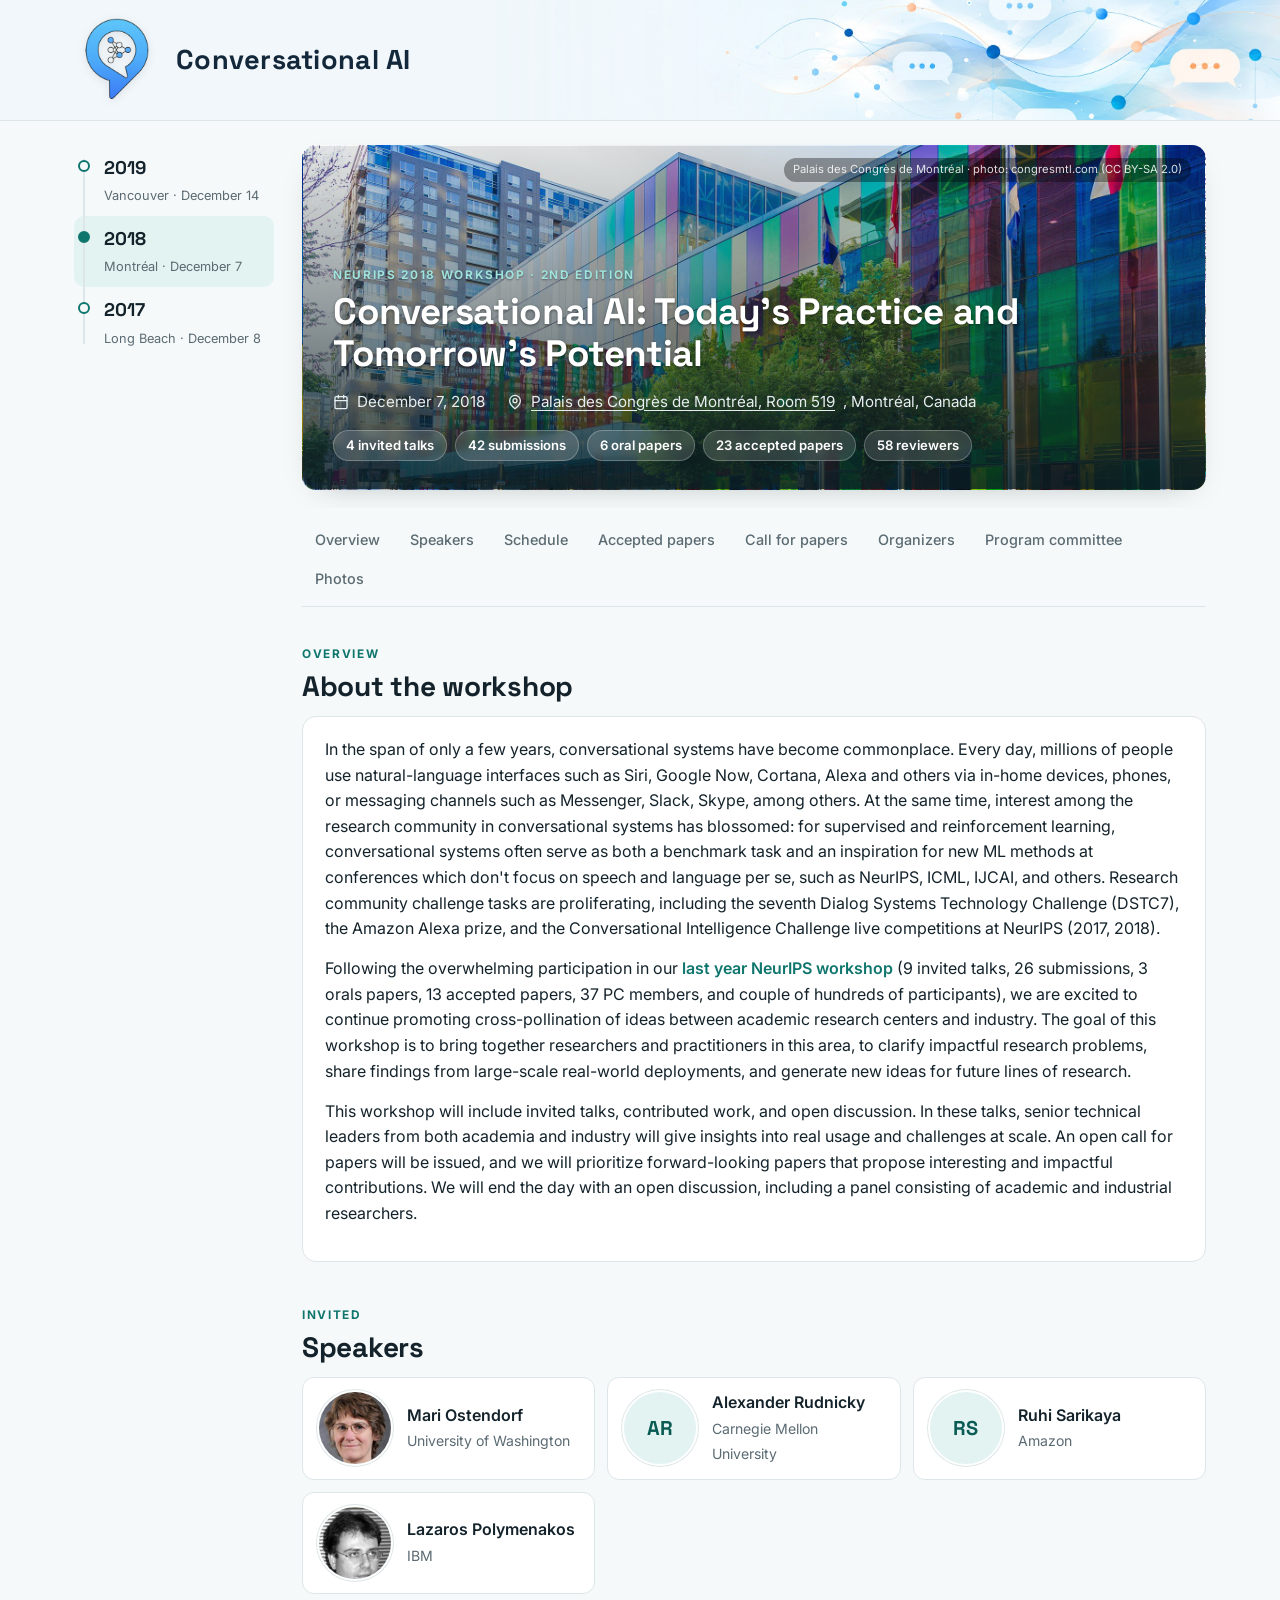
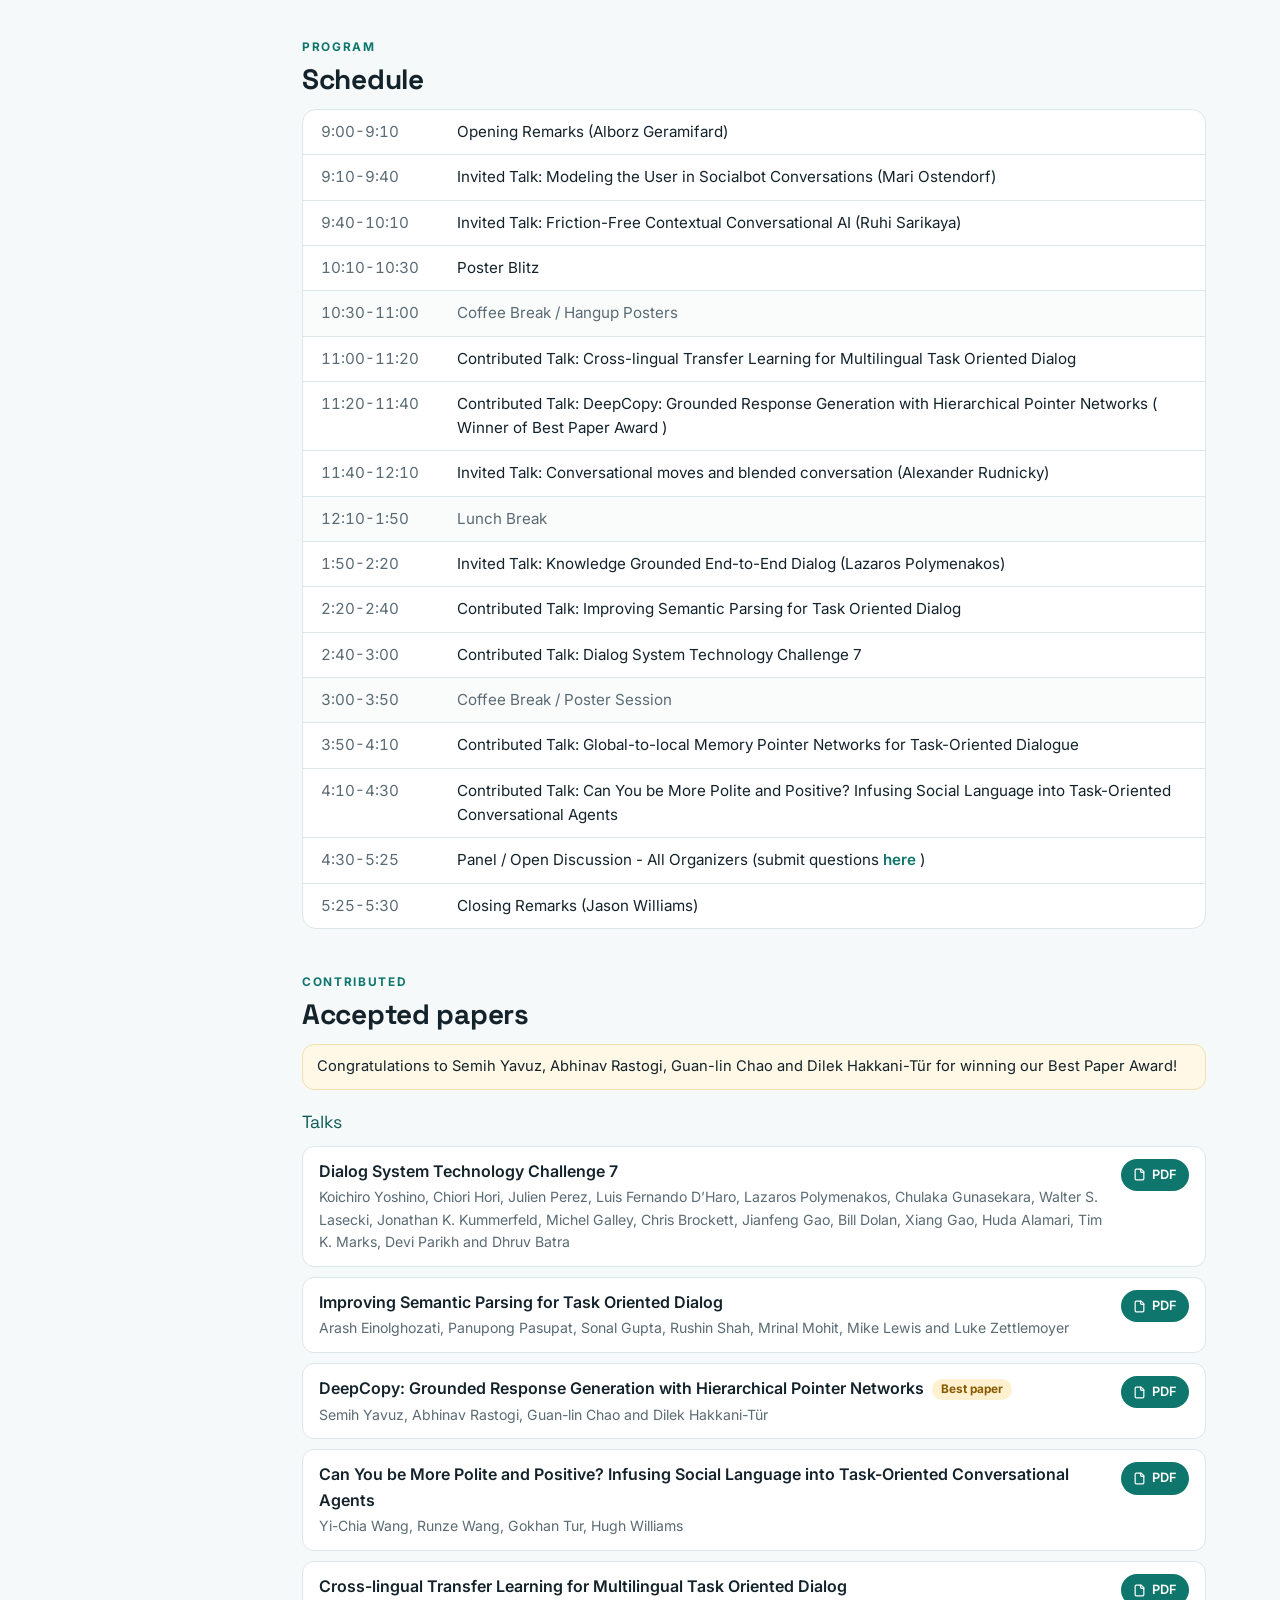
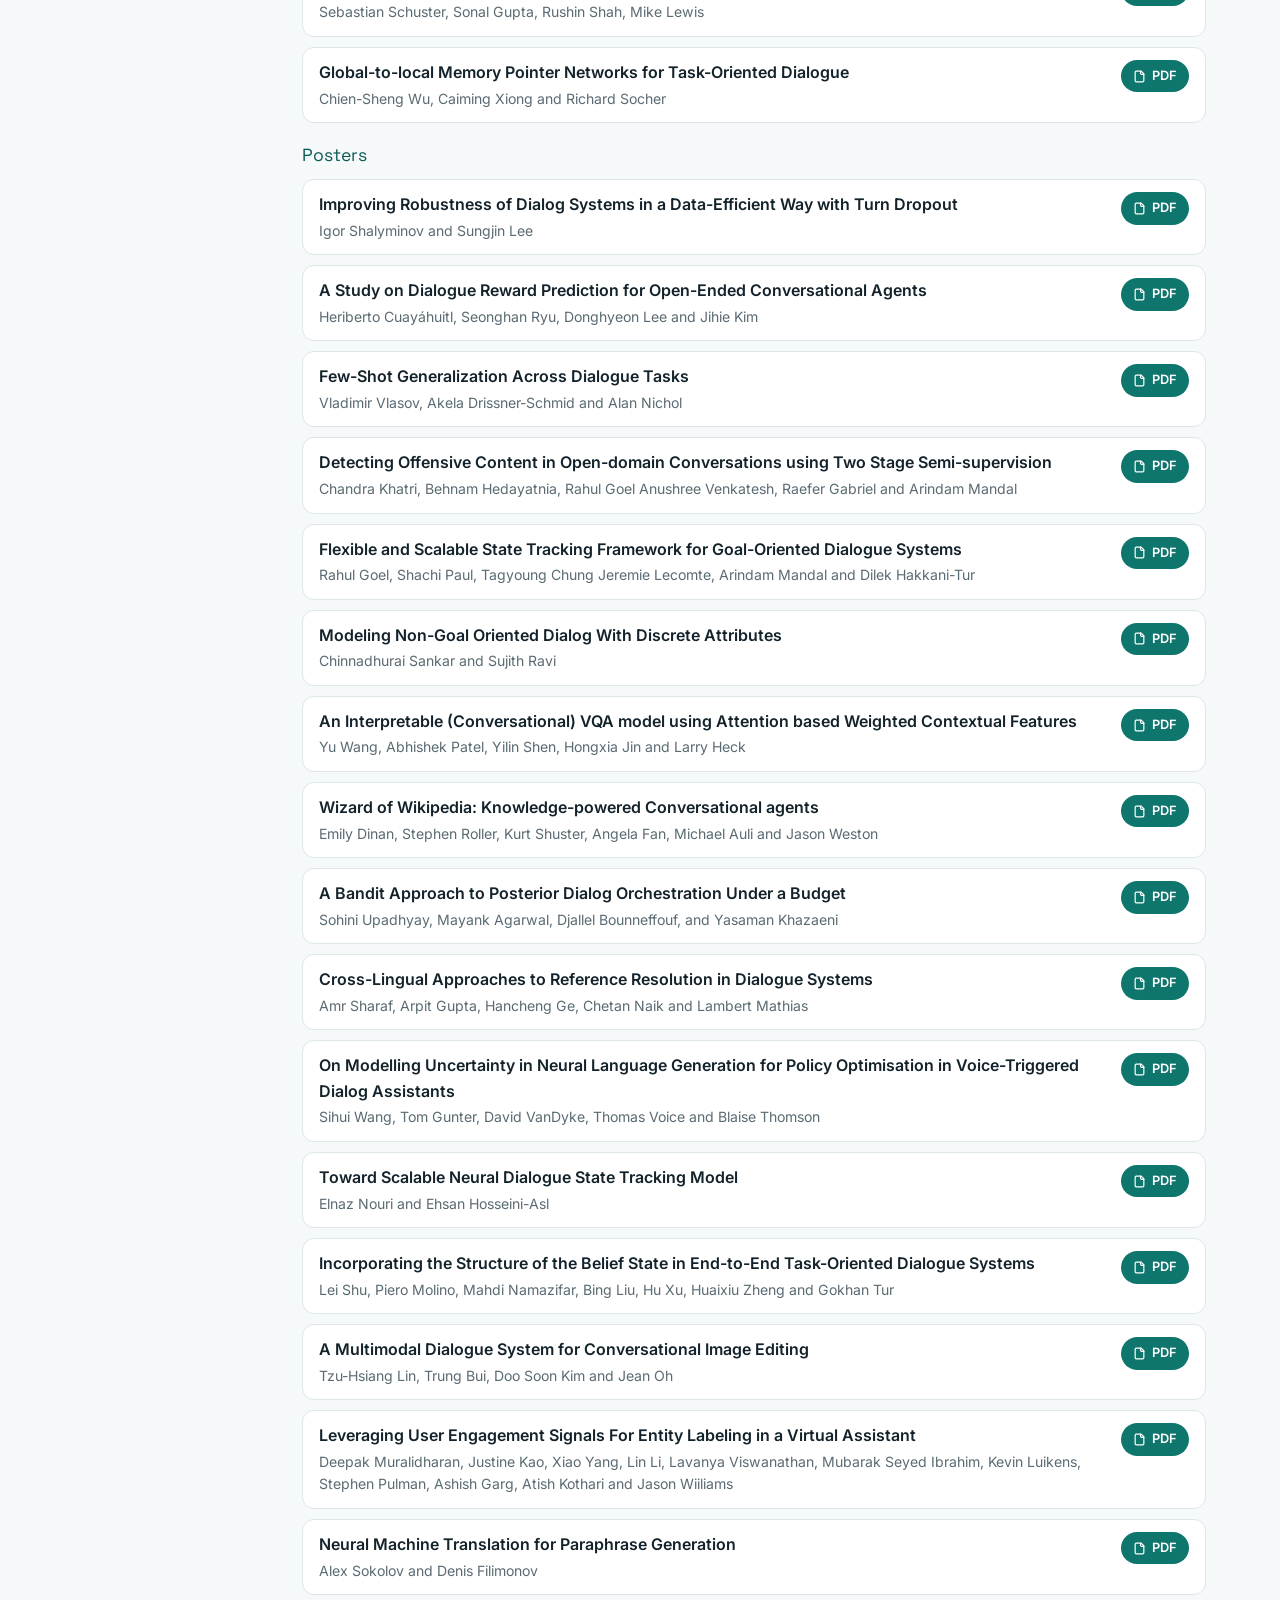
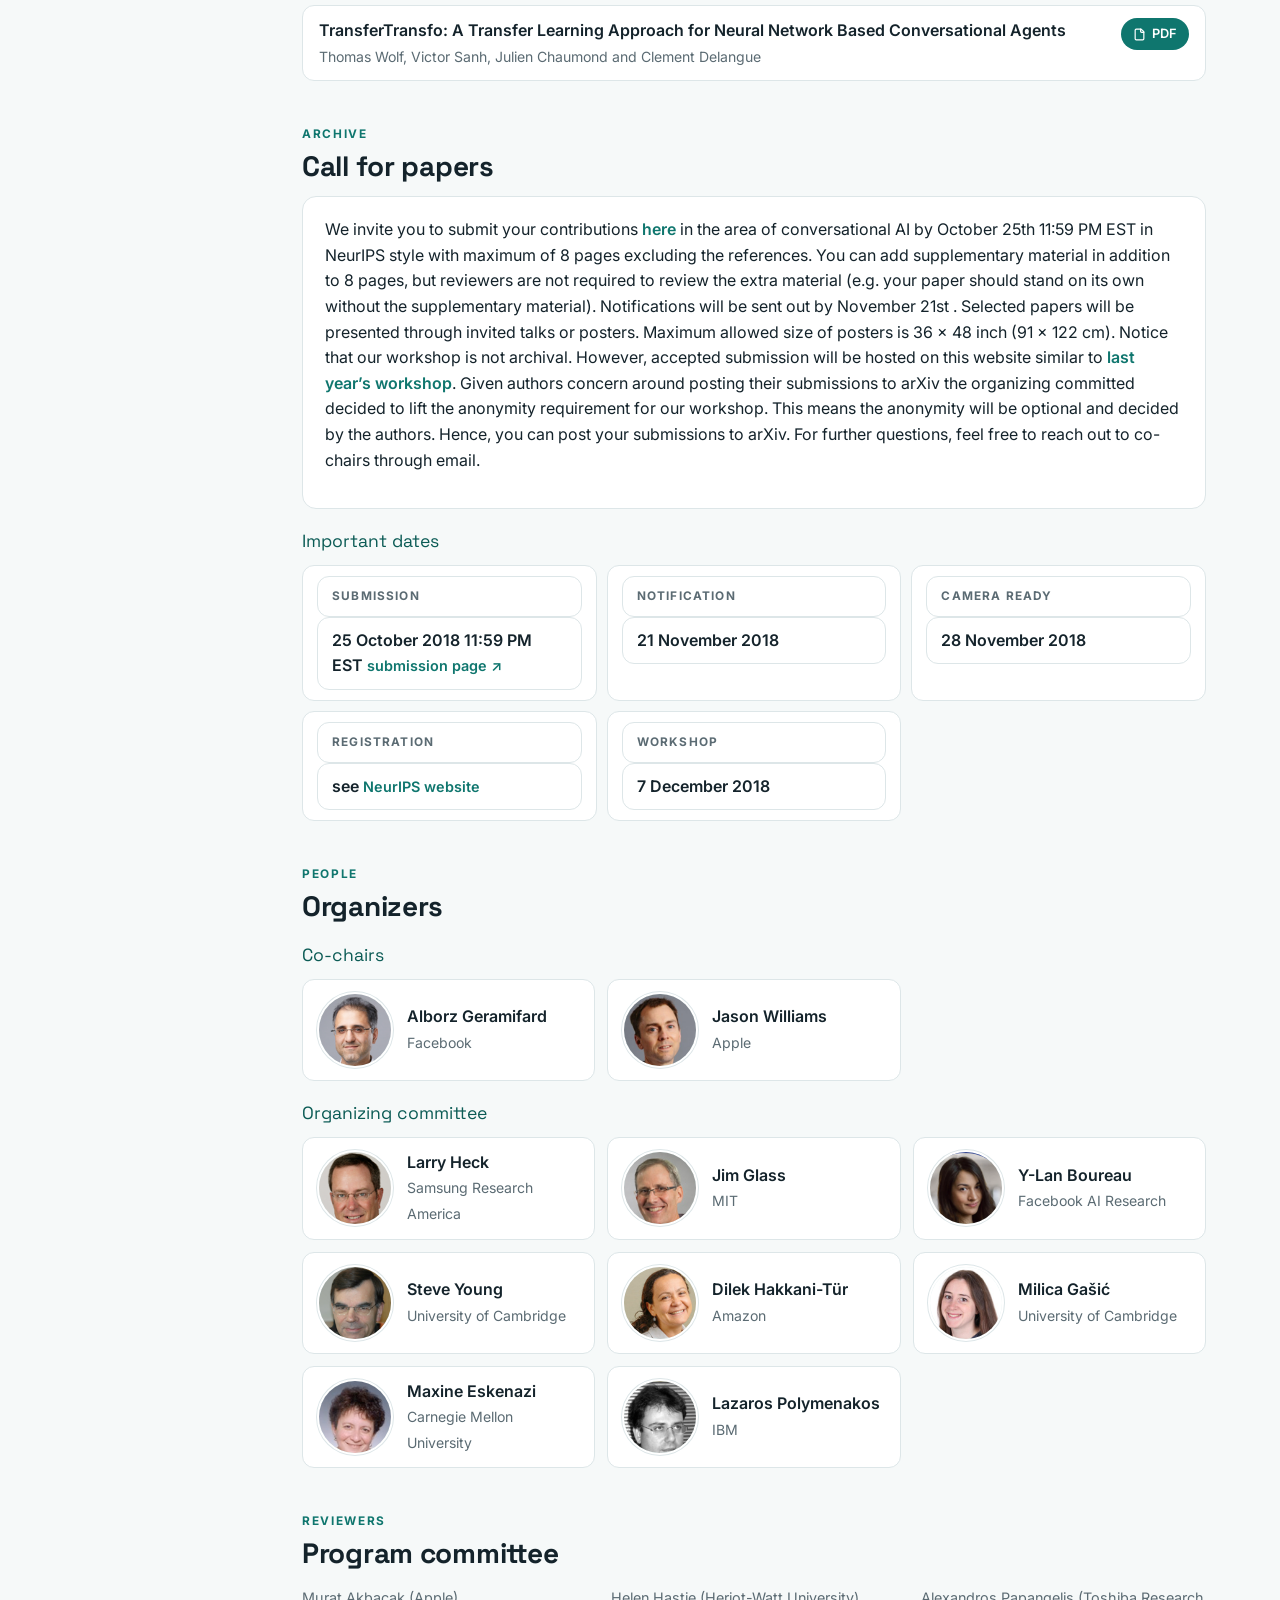
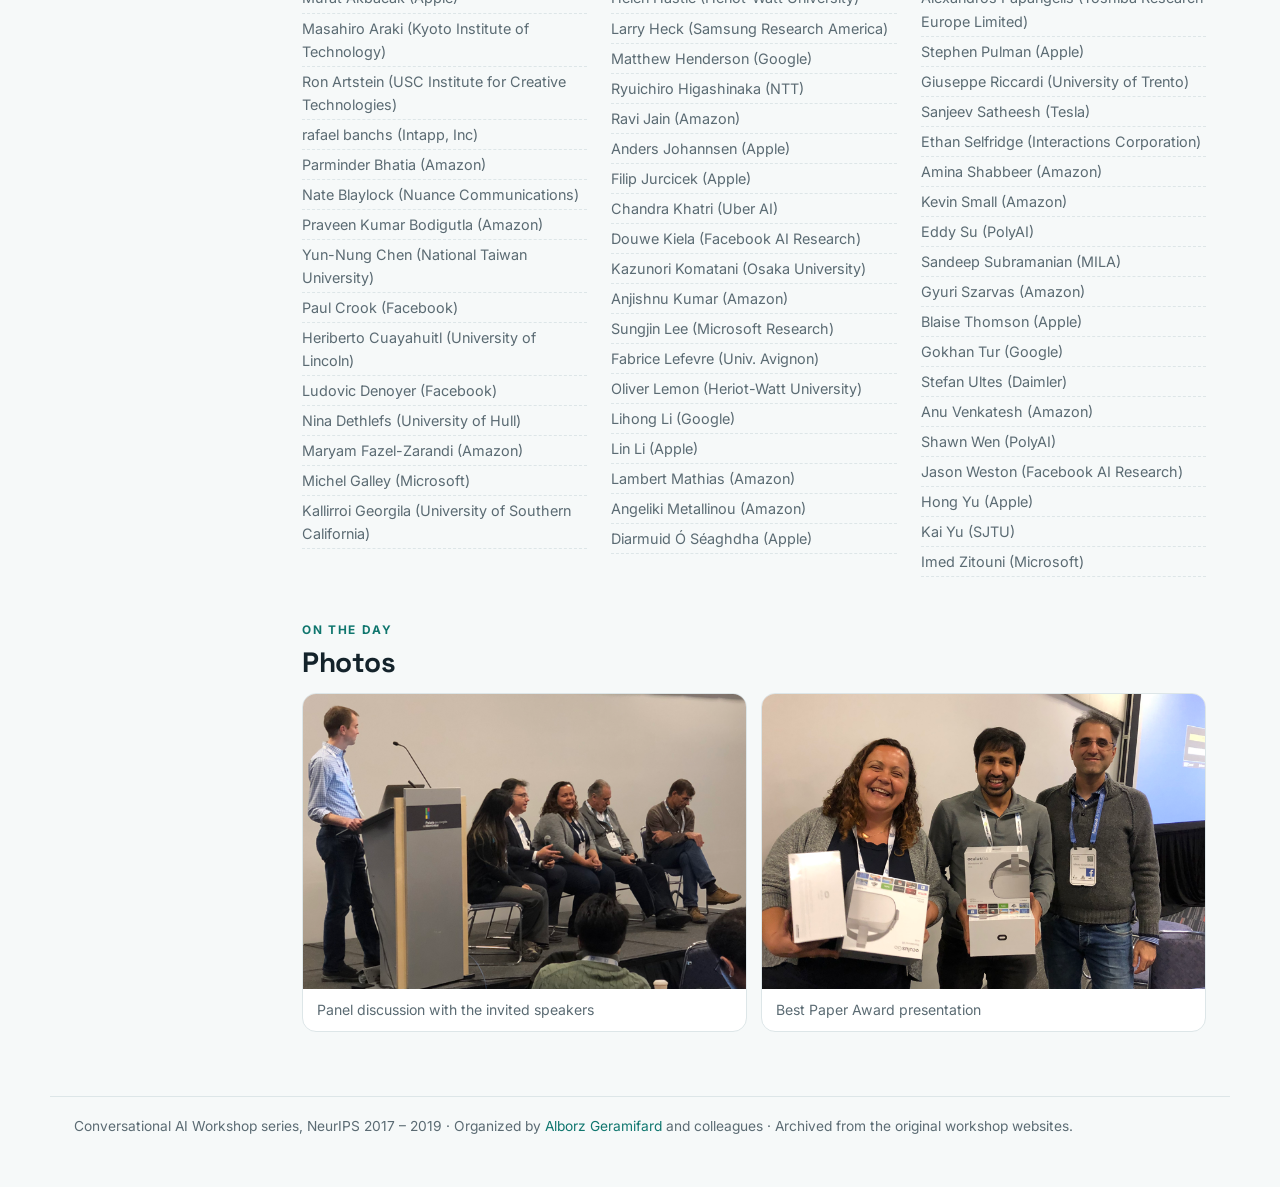
==== commit b5c2a32d: "Conversational AI workshop archive, NeurIPS 2017-2019 Rebuilt from the original workshop pages: sche" ====
--- a/2018.html
+++ b/2018.html
@@ -10,25 +10,26 @@
 <link rel="stylesheet" href="assets/style.css">
 </head>
 <body>
-<header class="banner"><div class="in"><img src="assets/logo.png" alt=""><div class="t">ConvAI</div><div class="s">Workshop on <b>Conversational AI</b> · Today's Practice and Tomorrow's Potential</div></div></header>
+<header class="banner"><div class="in"><img src="assets/logo.png" alt=""><div class="t">Conversational AI</div></div></header>
 <div class="layout">
   <aside class="rail"><ol><li><a href="2019.html"><span class="dot"></span><span><span class="y">2019</span><br><span class="w">Vancouver · December 14</span></span></a></li><li class="on"><a href="2018.html"><span class="dot"></span><span><span class="y">2018</span><br><span class="w">Montréal · December 7</span></span></a></li><li><a href="2017.html"><span class="dot"></span><span><span class="y">2017</span><br><span class="w">Long Beach · December 8</span></span></a></li></ol></aside>
   <main class="main">
-    <span class="crumb">NeurIPS 2018</span>
-    <div class="hero">
+    <div class="hero photo" style="background-image:url('assets/venues/2018.jpg');background-position:center">
+      <a class="credit" href="https://commons.wikimedia.org/wiki/File%3APalais_des_congr%C3%A8s_de_Montr%C3%A9al_et_sa_fa%C3%A7ade_color%C3%A9e_sign%C3%A9e_Mario_Saia.jpg" target="_blank" rel="noopener">Palais des Congrès de Montréal · photo: congresmtl.com (CC BY-SA 2.0)</a>
       <div class="k">NeurIPS 2018 workshop · 2nd edition</div>
       <h1>Conversational AI: Today's Practice and Tomorrow's Potential</h1>
       <div class="meta"><span><svg viewBox="0 0 24 24"><rect x="3" y="4" width="18" height="18" rx="2"/><path d="M16 2v4M8 2v4M3 10h18"/></svg>December 7, 2018</span><span><svg viewBox="0 0 24 24"><path d="M20 10c0 6-8 12-8 12s-8-6-8-12a8 8 0 0 1 16 0z"/><circle cx="12" cy="10" r="3"/></svg><a href="https://www.google.com/maps/place/Montreal+Convention+Centre/@45.505151,-73.559786,15z/data=!4m2!3m1!1s0x0:0x17d4bd31b9103f97" target="_blank" rel="noopener">Palais des Congrès de Montréal, Room 519</a>, Montréal, Canada</span></div>
       <div class="stats"><span>4 invited talks</span><span>42 submissions</span><span>6 oral papers</span><span>23 accepted papers</span><span>58 reviewers</span></div>
     </div>
-    <nav class="tabs"><a href="#overview">Overview</a><a href="#speakers">Speakers</a><a href="#schedule">Schedule</a><a href="#papers">Accepted papers</a><a href="#cfp">Call for papers</a><a href="#organizers">Organizers</a><a href="#committee">Program committee</a></nav>
-    <section id="overview"><div class="eyebrow">Overview</div><h2>About the workshop</h2><div class="card desc"><p>In the span of only a few years, conversational systems have become commonplace. Every day, millions of people use natural-language interfaces such as Siri, Google Now, Cortana, Alexa and others via in-home devices, phones, or messaging channels such as Messenger, Slack, Skype, among others. At the same time, interest among the research community in conversational systems has blossomed: for supervised and reinforcement learning, conversational systems often serve as both a benchmark task and an inspiration for new ML methods at conferences which don&#x27;t focus on speech and language per se, such as NeurIPS, ICML, IJCAI, and others. Research community challenge tasks are proliferating, including the seventh Dialog Systems Technology Challenge (DSTC7), the Amazon Alexa prize, and the Conversational Intelligence Challenge live competitions at NeurIPS (2017, 2018).</p><p>Following the overwhelming participation in our last year NeurIPS workshop (9 invited talks, 26 submissions, 3 orals papers, 13 accepted papers, 37 PC members, and couple of hundreds of participants), we are excited to continue promoting cross-pollination of ideas between academic research centers and industry. The goal of this workshop is to bring together researchers and practitioners in this area, to clarify impactful research problems, share findings from large-scale real-world deployments, and generate new ideas for future lines of research.</p><p>This workshop will include invited talks, contributed work, and open discussion. In these talks, senior technical leaders from both academia and industry will give insights into real usage and challenges at scale. An open call for papers will be issued, and we will prioritize forward-looking papers that propose interesting and impactful contributions. We will end the day with an open discussion, including a panel consisting of academic and industrial researchers.</p></div></section>
-    <section id="speakers"><div class="eyebrow">Invited</div><h2>Speakers</h2><div class="people"><div class="person"><b>Mari Ostendorf</b><span>University of Washington</span></div><div class="person"><b>Alexander Rudnicky</b><span>Carnegie Mellon University</span></div><div class="person"><b>Ruhi Sarikaya</b><span>Amazon</span></div><div class="person"><b><a href="https://www.linkedin.com/in/lazaros-polymenakos-54983b6/" target="_blank" rel="noopener">Lazaros Polymenakos</a></b><span>IBM</span></div></div></section>
-    <section id="schedule"><div class="eyebrow">Program</div><h2>Schedule</h2><ul class="sched"><li><span class="t">9:00-9:10</span><span>Opening Remarks (Alborz Geramifard)<span class="l"></span></span></li><li><span class="t">9:10-9:40</span><span>Invited Talk: Modeling the User in Socialbot Conversations (Mari Ostendorf)<span class="l"></span></span></li><li><span class="t">9:40-10:10</span><span>Invited Talk: Friction-Free Contextual Conversational AI (Ruhi Sarikaya)<span class="l"></span></span></li><li><span class="t">10:10-10:30</span><span>Poster Blitz<span class="l"></span></span></li><li class="brk"><span class="t">10:30-11:00</span><span>Coffee Break / Hangup Posters<span class="l"></span></span></li><li><span class="t">11:00-11:20</span><span>Contributed Talk: Cross-lingual Transfer Learning for Multilingual Task Oriented Dialog<span class="l"></span></span></li><li><span class="t">11:20-11:40</span><span>Contributed Talk: DeepCopy: Grounded Response Generation with Hierarchical Pointer Networks ( Winner of Best Paper Award )<span class="l"></span></span></li><li><span class="t">11:40-12:10</span><span>Invited Talk: Conversational moves and blended conversation (Alexander Rudnicky)<span class="l"></span></span></li><li class="brk"><span class="t">12:10-1:50</span><span>Lunch Break<span class="l"></span></span></li><li><span class="t">1:50-2:20</span><span>Invited Talk: Knowledge Grounded End-to-End Dialog (Lazaros Polymenakos)<span class="l"></span></span></li><li><span class="t">2:20-2:40</span><span>Contributed Talk: Improving Semantic Parsing for Task Oriented Dialog<span class="l"></span></span></li><li><span class="t">2:40-3:00</span><span>Contributed Talk: Dialog System Technology Challenge 7<span class="l"></span></span></li><li class="brk"><span class="t">3:00-3:50</span><span>Coffee Break / Poster Session<span class="l"></span></span></li><li><span class="t">3:50-4:10</span><span>Contributed Talk: Global-to-local Memory Pointer Networks for Task-Oriented Dialogue<span class="l"></span></span></li><li><span class="t">4:10-4:30</span><span>Contributed Talk: Can You be More Polite and Positive? Infusing Social Language into Task-Oriented Conversational Agents<span class="l"></span></span></li><li><span class="t">4:30-5:25</span><span>Panel / Open Discussion - All Organizers (submit questions here )<span class="l"></span></span></li><li><span class="t">5:25-5:30</span><span>Closing Remarks (Jason Williams)<span class="l"></span></span></li></ul></section>
+    <nav class="tabs"><a href="#overview">Overview</a><a href="#speakers">Speakers</a><a href="#schedule">Schedule</a><a href="#papers">Accepted papers</a><a href="#cfp">Call for papers</a><a href="#organizers">Organizers</a><a href="#committee">Program committee</a><a href="#photos">Photos</a></nav>
+    <section id="overview"><div class="eyebrow">Overview</div><h2>About the workshop</h2><div class="card desc"><p>In the span of only a few years, conversational systems have become commonplace. Every day, millions of people use natural-language interfaces such as Siri, Google Now, Cortana, Alexa and others via in-home devices, phones, or messaging channels such as Messenger, Slack, Skype, among others. At the same time, interest among the research community in conversational systems has blossomed: for supervised and reinforcement learning, conversational systems often serve as both a benchmark task and an inspiration for new ML methods at conferences which don&#x27;t focus on speech and language per se, such as NeurIPS, ICML, IJCAI, and others. Research community challenge tasks are proliferating, including the seventh Dialog Systems Technology Challenge (DSTC7), the Amazon Alexa prize, and the Conversational Intelligence Challenge live competitions at NeurIPS (2017, 2018).</p><p>Following the overwhelming participation in our <a href="2017.html" target="_blank" rel="noopener">last year NeurIPS workshop</a> (9 invited talks, 26 submissions, 3 orals papers, 13 accepted papers, 37 PC members, and couple of hundreds of participants), we are excited to continue promoting cross-pollination of ideas between academic research centers and industry. The goal of this workshop is to bring together researchers and practitioners in this area, to clarify impactful research problems, share findings from large-scale real-world deployments, and generate new ideas for future lines of research.</p><p>This workshop will include invited talks, contributed work, and open discussion. In these talks, senior technical leaders from both academia and industry will give insights into real usage and challenges at scale. An open call for papers will be issued, and we will prioritize forward-looking papers that propose interesting and impactful contributions. We will end the day with an open discussion, including a panel consisting of academic and industrial researchers.</p></div></section>
+    <section id="speakers"><div class="eyebrow">Invited</div><h2>Speakers</h2><div class="people"><div class="person"><img class="face" src="assets/people/mari-ostendorf.png" alt="" loading="lazy"><div><b>Mari Ostendorf</b><span>University of Washington</span></div></div><div class="person"><span class="face ini">AR</span><div><b>Alexander Rudnicky</b><span>Carnegie Mellon University</span></div></div><div class="person"><span class="face ini">RS</span><div><b>Ruhi Sarikaya</b><span>Amazon</span></div></div><div class="person"><img class="face" src="assets/people/lazaros-polymenakos.png" alt="" loading="lazy"><div><b><a href="https://www.linkedin.com/in/lazaros-polymenakos-54983b6/" target="_blank" rel="noopener">Lazaros Polymenakos</a></b><span>IBM</span></div></div></div></section>
+    <section id="schedule"><div class="eyebrow">Program</div><h2>Schedule</h2><ul class="sched"><li><span class="t">9:00-9:10</span><span>Opening Remarks (Alborz Geramifard)<span class="l"></span></span></li><li><span class="t">9:10-9:40</span><span>Invited Talk: Modeling the User in Socialbot Conversations (Mari Ostendorf)<span class="l"></span></span></li><li><span class="t">9:40-10:10</span><span>Invited Talk: Friction-Free Contextual Conversational AI (Ruhi Sarikaya)<span class="l"></span></span></li><li><span class="t">10:10-10:30</span><span>Poster Blitz<span class="l"></span></span></li><li class="brk"><span class="t">10:30-11:00</span><span>Coffee Break / Hangup Posters<span class="l"></span></span></li><li><span class="t">11:00-11:20</span><span>Contributed Talk: Cross-lingual Transfer Learning for Multilingual Task Oriented Dialog<span class="l"></span></span></li><li><span class="t">11:20-11:40</span><span>Contributed Talk: DeepCopy: Grounded Response Generation with Hierarchical Pointer Networks ( Winner of Best Paper Award )<span class="l"></span></span></li><li><span class="t">11:40-12:10</span><span>Invited Talk: Conversational moves and blended conversation (Alexander Rudnicky)<span class="l"></span></span></li><li class="brk"><span class="t">12:10-1:50</span><span>Lunch Break<span class="l"></span></span></li><li><span class="t">1:50-2:20</span><span>Invited Talk: Knowledge Grounded End-to-End Dialog (Lazaros Polymenakos)<span class="l"></span></span></li><li><span class="t">2:20-2:40</span><span>Contributed Talk: Improving Semantic Parsing for Task Oriented Dialog<span class="l"></span></span></li><li><span class="t">2:40-3:00</span><span>Contributed Talk: Dialog System Technology Challenge 7<span class="l"></span></span></li><li class="brk"><span class="t">3:00-3:50</span><span>Coffee Break / Poster Session<span class="l"></span></span></li><li><span class="t">3:50-4:10</span><span>Contributed Talk: Global-to-local Memory Pointer Networks for Task-Oriented Dialogue<span class="l"></span></span></li><li><span class="t">4:10-4:30</span><span>Contributed Talk: Can You be More Polite and Positive? Infusing Social Language into Task-Oriented Conversational Agents<span class="l"></span></span></li><li><span class="t">4:30-5:25</span><span>Panel / Open Discussion - All Organizers (submit questions <a href="https://www.tricider.com/brainstorming/2cifvidgPS7" target="_blank" rel="noopener">here</a> )<span class="l"></span></span></li><li><span class="t">5:25-5:30</span><span>Closing Remarks (Jason Williams)<span class="l"></span></span></li></ul></section>
     <section id="papers"><div class="eyebrow">Contributed</div><h2>Accepted papers</h2><p class="note">Congratulations to Semih Yavuz, Abhinav Rastogi, Guan-lin Chao and Dilek Hakkani-Tür for winning our Best Paper Award!</p><div class="sub">Talks</div><ol class="papers"><li><div><div class="pt">Dialog System Technology Challenge 7</div><div class="pa">Koichiro Yoshino, Chiori Hori, Julien Perez, Luis Fernando D’Haro, Lazaros Polymenakos, Chulaka Gunasekara, Walter S. Lasecki, Jonathan K. Kummerfeld, Michel Galley, Chris Brockett, Jianfeng Gao, Bill Dolan, Xiang Gao, Huda Alamari, Tim K. Marks, Devi Parikh and Dhruv Batra</div></div><a class="pdf" href="files/nips18-Conversational-AI/Papers/18convai-DSTC7.pdf" target="_blank" rel="noopener"><svg viewBox="0 0 24 24" width="13" height="13" fill="none" stroke="currentColor" stroke-width="2.2" stroke-linecap="round" stroke-linejoin="round"><path d="M15 2H6a2 2 0 0 0-2 2v16a2 2 0 0 0 2 2h12a2 2 0 0 0 2-2V7Z"/><path d="M14 2v4a2 2 0 0 0 2 2h4"/></svg> PDF</a></li><li><div><div class="pt">Improving Semantic Parsing for Task Oriented Dialog</div><div class="pa">Arash Einolghozati, Panupong Pasupat, Sonal Gupta, Rushin Shah, Mrinal Mohit, Mike Lewis and Luke Zettlemoyer</div></div><a class="pdf" href="files/nips18-Conversational-AI/Papers/18convai-Improving_Semantic_Parsing_for_Task_Oriented_Dialog.pdf" target="_blank" rel="noopener"><svg viewBox="0 0 24 24" width="13" height="13" fill="none" stroke="currentColor" stroke-width="2.2" stroke-linecap="round" stroke-linejoin="round"><path d="M15 2H6a2 2 0 0 0-2 2v16a2 2 0 0 0 2 2h12a2 2 0 0 0 2-2V7Z"/><path d="M14 2v4a2 2 0 0 0 2 2h4"/></svg> PDF</a></li><li><div><div class="pt">DeepCopy: Grounded Response Generation with Hierarchical Pointer Networks<span class="award">Best paper</span></div><div class="pa">Semih Yavuz, Abhinav Rastogi, Guan-lin Chao and Dilek Hakkani-Tür</div></div><a class="pdf" href="files/nips18-Conversational-AI/Papers/18convai-deepcopy.pdf" target="_blank" rel="noopener"><svg viewBox="0 0 24 24" width="13" height="13" fill="none" stroke="currentColor" stroke-width="2.2" stroke-linecap="round" stroke-linejoin="round"><path d="M15 2H6a2 2 0 0 0-2 2v16a2 2 0 0 0 2 2h12a2 2 0 0 0 2-2V7Z"/><path d="M14 2v4a2 2 0 0 0 2 2h4"/></svg> PDF</a></li><li><div><div class="pt">Can You be More Polite and Positive? Infusing Social Language into Task-Oriented Conversational Agents</div><div class="pa">Yi-Chia Wang, Runze Wang, Gokhan Tur, Hugh Williams</div></div><a class="pdf" href="files/nips18-Conversational-AI/Papers/18convai-Can you be more polite.pdf" target="_blank" rel="noopener"><svg viewBox="0 0 24 24" width="13" height="13" fill="none" stroke="currentColor" stroke-width="2.2" stroke-linecap="round" stroke-linejoin="round"><path d="M15 2H6a2 2 0 0 0-2 2v16a2 2 0 0 0 2 2h12a2 2 0 0 0 2-2V7Z"/><path d="M14 2v4a2 2 0 0 0 2 2h4"/></svg> PDF</a></li><li><div><div class="pt">Cross-lingual Transfer Learning for Multilingual Task Oriented Dialog</div><div class="pa">Sebastian Schuster, Sonal Gupta, Rushin Shah, Mike Lewis</div></div><a class="pdf" href="files/nips18-Conversational-AI/Papers/18convai-Cross-Lingual Transfer Learning.pdf" target="_blank" rel="noopener"><svg viewBox="0 0 24 24" width="13" height="13" fill="none" stroke="currentColor" stroke-width="2.2" stroke-linecap="round" stroke-linejoin="round"><path d="M15 2H6a2 2 0 0 0-2 2v16a2 2 0 0 0 2 2h12a2 2 0 0 0 2-2V7Z"/><path d="M14 2v4a2 2 0 0 0 2 2h4"/></svg> PDF</a></li><li><div><div class="pt">Global-to-local Memory Pointer Networks for Task-Oriented Dialogue</div><div class="pa">Chien-Sheng Wu, Caiming Xiong and Richard Socher</div></div><a class="pdf" href="files/nips18-Conversational-AI/Papers/18convai-Global-to-local Memory Pointer.pdf" target="_blank" rel="noopener"><svg viewBox="0 0 24 24" width="13" height="13" fill="none" stroke="currentColor" stroke-width="2.2" stroke-linecap="round" stroke-linejoin="round"><path d="M15 2H6a2 2 0 0 0-2 2v16a2 2 0 0 0 2 2h12a2 2 0 0 0 2-2V7Z"/><path d="M14 2v4a2 2 0 0 0 2 2h4"/></svg> PDF</a></li></ol><div class="sub">Posters</div><ol class="papers"><li><div><div class="pt">Improving Robustness of Dialog Systems in a Data-Efficient Way with Turn Dropout</div><div class="pa">Igor Shalyminov and Sungjin Lee</div></div><a class="pdf" href="files/nips18-Conversational-AI/Papers/18convai-Improving Robustness of Neural Dialog Systems.pdf" target="_blank" rel="noopener"><svg viewBox="0 0 24 24" width="13" height="13" fill="none" stroke="currentColor" stroke-width="2.2" stroke-linecap="round" stroke-linejoin="round"><path d="M15 2H6a2 2 0 0 0-2 2v16a2 2 0 0 0 2 2h12a2 2 0 0 0 2-2V7Z"/><path d="M14 2v4a2 2 0 0 0 2 2h4"/></svg> PDF</a></li><li><div><div class="pt">A Study on Dialogue Reward Prediction for Open-Ended Conversational Agents</div><div class="pa">Heriberto Cuayáhuitl, Seonghan Ryu, Donghyeon Lee and Jihie Kim</div></div><a class="pdf" href="files/nips18-Conversational-AI/Papers/18convai-a study on dialoug reward prediction.pdf" target="_blank" rel="noopener"><svg viewBox="0 0 24 24" width="13" height="13" fill="none" stroke="currentColor" stroke-width="2.2" stroke-linecap="round" stroke-linejoin="round"><path d="M15 2H6a2 2 0 0 0-2 2v16a2 2 0 0 0 2 2h12a2 2 0 0 0 2-2V7Z"/><path d="M14 2v4a2 2 0 0 0 2 2h4"/></svg> PDF</a></li><li><div><div class="pt">Few-Shot Generalization Across Dialogue Tasks</div><div class="pa">Vladimir Vlasov, Akela Drissner-Schmid and Alan Nichol</div></div><a class="pdf" href="files/nips18-Conversational-AI/Papers/18convai-few shot generalization.pdf" target="_blank" rel="noopener"><svg viewBox="0 0 24 24" width="13" height="13" fill="none" stroke="currentColor" stroke-width="2.2" stroke-linecap="round" stroke-linejoin="round"><path d="M15 2H6a2 2 0 0 0-2 2v16a2 2 0 0 0 2 2h12a2 2 0 0 0 2-2V7Z"/><path d="M14 2v4a2 2 0 0 0 2 2h4"/></svg> PDF</a></li><li><div><div class="pt">Detecting Offensive Content in Open-domain Conversations using Two Stage Semi-supervision</div><div class="pa">Chandra Khatri, Behnam Hedayatnia, Rahul Goel Anushree Venkatesh, Raefer Gabriel and Arindam Mandal</div></div><a class="pdf" href="files/nips18-Conversational-AI/Papers/18convai-detecting offensive.pdf" target="_blank" rel="noopener"><svg viewBox="0 0 24 24" width="13" height="13" fill="none" stroke="currentColor" stroke-width="2.2" stroke-linecap="round" stroke-linejoin="round"><path d="M15 2H6a2 2 0 0 0-2 2v16a2 2 0 0 0 2 2h12a2 2 0 0 0 2-2V7Z"/><path d="M14 2v4a2 2 0 0 0 2 2h4"/></svg> PDF</a></li><li><div><div class="pt">Flexible and Scalable State Tracking Framework for Goal-Oriented Dialogue Systems</div><div class="pa">Rahul Goel, Shachi Paul, Tagyoung Chung Jeremie Lecomte, Arindam Mandal and Dilek Hakkani-Tur</div></div><a class="pdf" href="files/nips18-Conversational-AI/Papers/18convai-Flexible and Scalable State Tracking.pdf" target="_blank" rel="noopener"><svg viewBox="0 0 24 24" width="13" height="13" fill="none" stroke="currentColor" stroke-width="2.2" stroke-linecap="round" stroke-linejoin="round"><path d="M15 2H6a2 2 0 0 0-2 2v16a2 2 0 0 0 2 2h12a2 2 0 0 0 2-2V7Z"/><path d="M14 2v4a2 2 0 0 0 2 2h4"/></svg> PDF</a></li><li><div><div class="pt">Modeling Non-Goal Oriented Dialog With Discrete Attributes</div><div class="pa">Chinnadhurai Sankar and Sujith Ravi</div></div><a class="pdf" href="files/nips18-Conversational-AI/Papers/18convai-Modeling non-Goal Oriented.pdf" target="_blank" rel="noopener"><svg viewBox="0 0 24 24" width="13" height="13" fill="none" stroke="currentColor" stroke-width="2.2" stroke-linecap="round" stroke-linejoin="round"><path d="M15 2H6a2 2 0 0 0-2 2v16a2 2 0 0 0 2 2h12a2 2 0 0 0 2-2V7Z"/><path d="M14 2v4a2 2 0 0 0 2 2h4"/></svg> PDF</a></li><li><div><div class="pt">An Interpretable (Conversational) VQA model using Attention based Weighted Contextual Features</div><div class="pa">Yu Wang, Abhishek Patel, Yilin Shen, Hongxia Jin and Larry Heck</div></div><a class="pdf" href="files/nips18-Conversational-AI/Papers/18convai-An Interpretable (Conversational) VQA.pdf" target="_blank" rel="noopener"><svg viewBox="0 0 24 24" width="13" height="13" fill="none" stroke="currentColor" stroke-width="2.2" stroke-linecap="round" stroke-linejoin="round"><path d="M15 2H6a2 2 0 0 0-2 2v16a2 2 0 0 0 2 2h12a2 2 0 0 0 2-2V7Z"/><path d="M14 2v4a2 2 0 0 0 2 2h4"/></svg> PDF</a></li><li><div><div class="pt">Wizard of Wikipedia: Knowledge-powered Conversational agents</div><div class="pa">Emily Dinan, Stephen Roller, Kurt Shuster, Angela Fan, Michael Auli and Jason Weston</div></div><a class="pdf" href="files/nips18-Conversational-AI/Papers/18convai-Wizard of Wikipedia.pdf" target="_blank" rel="noopener"><svg viewBox="0 0 24 24" width="13" height="13" fill="none" stroke="currentColor" stroke-width="2.2" stroke-linecap="round" stroke-linejoin="round"><path d="M15 2H6a2 2 0 0 0-2 2v16a2 2 0 0 0 2 2h12a2 2 0 0 0 2-2V7Z"/><path d="M14 2v4a2 2 0 0 0 2 2h4"/></svg> PDF</a></li><li><div><div class="pt">A Bandit Approach to Posterior Dialog Orchestration Under a Budget</div><div class="pa">Sohini Upadhyay, Mayank Agarwal, Djallel Bounneffouf, and Yasaman Khazaeni</div></div><a class="pdf" href="files/nips18-Conversational-AI/Papers/18convai-A bandit approach.pdf" target="_blank" rel="noopener"><svg viewBox="0 0 24 24" width="13" height="13" fill="none" stroke="currentColor" stroke-width="2.2" stroke-linecap="round" stroke-linejoin="round"><path d="M15 2H6a2 2 0 0 0-2 2v16a2 2 0 0 0 2 2h12a2 2 0 0 0 2-2V7Z"/><path d="M14 2v4a2 2 0 0 0 2 2h4"/></svg> PDF</a></li><li><div><div class="pt">Cross-Lingual Approaches to Reference Resolution in Dialogue Systems</div><div class="pa">Amr Sharaf, Arpit Gupta, Hancheng Ge, Chetan Naik and Lambert Mathias</div></div><a class="pdf" href="files/nips18-Conversational-AI/Papers/18convai-Cross lingual approaches.pdf" target="_blank" rel="noopener"><svg viewBox="0 0 24 24" width="13" height="13" fill="none" stroke="currentColor" stroke-width="2.2" stroke-linecap="round" stroke-linejoin="round"><path d="M15 2H6a2 2 0 0 0-2 2v16a2 2 0 0 0 2 2h12a2 2 0 0 0 2-2V7Z"/><path d="M14 2v4a2 2 0 0 0 2 2h4"/></svg> PDF</a></li><li><div><div class="pt">On Modelling Uncertainty in Neural Language Generation for Policy Optimisation in Voice-Triggered Dialog Assistants</div><div class="pa">Sihui Wang, Tom Gunter, David VanDyke, Thomas Voice and Blaise Thomson</div></div><a class="pdf" href="files/nips18-Conversational-AI/Papers/18convai-On Modelling Uncertainty.pdf" target="_blank" rel="noopener"><svg viewBox="0 0 24 24" width="13" height="13" fill="none" stroke="currentColor" stroke-width="2.2" stroke-linecap="round" stroke-linejoin="round"><path d="M15 2H6a2 2 0 0 0-2 2v16a2 2 0 0 0 2 2h12a2 2 0 0 0 2-2V7Z"/><path d="M14 2v4a2 2 0 0 0 2 2h4"/></svg> PDF</a></li><li><div><div class="pt">Toward Scalable Neural Dialogue State Tracking Model</div><div class="pa">Elnaz Nouri and Ehsan Hosseini-Asl</div></div><a class="pdf" href="files/nips18-Conversational-AI/Papers/18convai-Toward_Scalable_Neural_Dialogue_State_Tracking_Model.pdf" target="_blank" rel="noopener"><svg viewBox="0 0 24 24" width="13" height="13" fill="none" stroke="currentColor" stroke-width="2.2" stroke-linecap="round" stroke-linejoin="round"><path d="M15 2H6a2 2 0 0 0-2 2v16a2 2 0 0 0 2 2h12a2 2 0 0 0 2-2V7Z"/><path d="M14 2v4a2 2 0 0 0 2 2h4"/></svg> PDF</a></li><li><div><div class="pt">Incorporating the Structure of the Belief State in End-to-End Task-Oriented Dialogue Systems</div><div class="pa">Lei Shu, Piero Molino, Mahdi Namazifar, Bing Liu, Hu Xu, Huaixiu Zheng and Gokhan Tur</div></div><a class="pdf" href="files/nips18-Conversational-AI/Papers/18convai-Incorporating the Structure.pdf" target="_blank" rel="noopener"><svg viewBox="0 0 24 24" width="13" height="13" fill="none" stroke="currentColor" stroke-width="2.2" stroke-linecap="round" stroke-linejoin="round"><path d="M15 2H6a2 2 0 0 0-2 2v16a2 2 0 0 0 2 2h12a2 2 0 0 0 2-2V7Z"/><path d="M14 2v4a2 2 0 0 0 2 2h4"/></svg> PDF</a></li><li><div><div class="pt">A Multimodal Dialogue System for Conversational Image Editing</div><div class="pa">Tzu-Hsiang Lin, Trung Bui, Doo Soon Kim and Jean Oh</div></div><a class="pdf" href="files/nips18-Conversational-AI/Papers/18convai-A Multimodal Dialogue System.pdf" target="_blank" rel="noopener"><svg viewBox="0 0 24 24" width="13" height="13" fill="none" stroke="currentColor" stroke-width="2.2" stroke-linecap="round" stroke-linejoin="round"><path d="M15 2H6a2 2 0 0 0-2 2v16a2 2 0 0 0 2 2h12a2 2 0 0 0 2-2V7Z"/><path d="M14 2v4a2 2 0 0 0 2 2h4"/></svg> PDF</a></li><li><div><div class="pt">Leveraging User Engagement Signals For Entity Labeling in a Virtual Assistant</div><div class="pa">Deepak Muralidharan, Justine Kao, Xiao Yang, Lin Li, Lavanya Viswanathan, Mubarak Seyed Ibrahim, Kevin Luikens, Stephen Pulman, Ashish Garg, Atish Kothari and Jason Wiiliams</div></div><a class="pdf" href="files/nips18-Conversational-AI/Papers/18convai-Leveraging User Engagement.pdf" target="_blank" rel="noopener"><svg viewBox="0 0 24 24" width="13" height="13" fill="none" stroke="currentColor" stroke-width="2.2" stroke-linecap="round" stroke-linejoin="round"><path d="M15 2H6a2 2 0 0 0-2 2v16a2 2 0 0 0 2 2h12a2 2 0 0 0 2-2V7Z"/><path d="M14 2v4a2 2 0 0 0 2 2h4"/></svg> PDF</a></li><li><div><div class="pt">Neural Machine Translation for Paraphrase Generation</div><div class="pa">Alex Sokolov and Denis Filimonov</div></div><a class="pdf" href="files/nips18-Conversational-AI/Papers/18convai-Neural Machine Translation.pdf" target="_blank" rel="noopener"><svg viewBox="0 0 24 24" width="13" height="13" fill="none" stroke="currentColor" stroke-width="2.2" stroke-linecap="round" stroke-linejoin="round"><path d="M15 2H6a2 2 0 0 0-2 2v16a2 2 0 0 0 2 2h12a2 2 0 0 0 2-2V7Z"/><path d="M14 2v4a2 2 0 0 0 2 2h4"/></svg> PDF</a></li><li><div><div class="pt">TransferTransfo: A Transfer Learning Approach for Neural Network Based Conversational Agents</div><div class="pa">Thomas Wolf, Victor Sanh, Julien Chaumond and Clement Delangue</div></div><a class="pdf" href="files/nips18-Conversational-AI/Papers/18convai-TransferTransfo.pdf" target="_blank" rel="noopener"><svg viewBox="0 0 24 24" width="13" height="13" fill="none" stroke="currentColor" stroke-width="2.2" stroke-linecap="round" stroke-linejoin="round"><path d="M15 2H6a2 2 0 0 0-2 2v16a2 2 0 0 0 2 2h12a2 2 0 0 0 2-2V7Z"/><path d="M14 2v4a2 2 0 0 0 2 2h4"/></svg> PDF</a></li></ol></section>
-    <section id="cfp"><div class="eyebrow">Archive</div><h2>Call for papers</h2><div class="card desc"><p>We invite you to submit your contributions here in the area of conversational AI by October 25th 11:59 PM EST in NeurIPS style with maximum of 8 pages excluding the references. You can add supplementary material in addition to 8 pages, but reviewers are not required to review the extra material (e.g. your paper should stand on its own without the supplementary material). Notifications will be sent out by November 21st . Selected papers will be presented through invited talks or posters. Maximum allowed size of posters is 36 x 48 inch (91 x 122 cm). Notice that our workshop is not archival. However, accepted submission will be hosted on this website similar to last year’s workshop. Given authors concern around posting their submissions to arXiv the organizing committed decided to lift the anonymity requirement for our workshop. This means the anonymity will be optional and decided by the authors. Hence, you can post your submissions to arXiv. For further questions, feel free to reach out to co-chairs through email.</p></div><div class="sub">Important dates</div><div class="dates"><div><div class="dl">Submission</div><div class="dv">25 October 2018 11:59 PM EST</div></div><div><div class="dl">Notification</div><div class="dv">21 November 2018</div></div><div><div class="dl">Camera Ready</div><div class="dv">28 November 2018</div></div><div><div class="dl">Registration</div><div class="dv">see NeurIPS website</div></div><div><div class="dl">Workshop</div><div class="dv">7 December 2018</div></div></div></section>
-    <section id="organizers"><div class="eyebrow">People</div><h2>Organizers</h2><div class="sub">Co-chairs</div><div class="people"><div class="person"><b><a href="http://alborz-geramifard.com" target="_blank" rel="noopener">Alborz Geramifard</a></b><span>Facebook</span></div><div class="person"><b><a href="https://scholar.google.com/citations?user=CcLxiyMAAAAJ&amp;hl=en" target="_blank" rel="noopener">Jason Williams</a></b><span>Apple</span></div></div><div class="sub">Organizing committee</div><div class="people"><div class="person"><b><a href="https://scholar.google.com/citations?user=33ZWJmEAAAAJ&amp;hl=en" target="_blank" rel="noopener">Larry Heck</a></b><span>Samsung Research America</span></div><div class="person"><b><a href="http://groups.csail.mit.edu/sls/people/glass.shtml" target="_blank" rel="noopener">Jim Glass</a></b><span>MIT</span></div><div class="person"><b><a href="https://research.fb.com/people/boureau-y-lan/" target="_blank" rel="noopener">Y-Lan Boureau</a></b><span>Facebook AI Research</span></div><div class="person"><b><a href="http://mi.eng.cam.ac.uk/~sjy/" target="_blank" rel="noopener">Steve Young</a></b><span>University of Cambridge</span></div><div class="person"><b><a href="https://scholar.google.com/citations?user=GMcL_9kAAAAJ&amp;hl=en" target="_blank" rel="noopener">Dilek Hakkani-Tür</a></b><span>Amazon</span></div><div class="person"><b><a href="http://mi.eng.cam.ac.uk/~mg436/" target="_blank" rel="noopener">Milica Gašić</a></b><span>University of Cambridge</span></div><div class="person"><b><a href="http://www.cs.cmu.edu/~max/" target="_blank" rel="noopener">Maxine Eskenazi</a></b><span>Carnegie Mellon University</span></div><div class="person"><b><a href="https://www.linkedin.com/in/lazaros-polymenakos-54983b6/" target="_blank" rel="noopener">Lazaros Polymenakos</a></b><span>IBM</span></div></div></section>
+    <section id="cfp"><div class="eyebrow">Archive</div><h2>Call for papers</h2><div class="card desc"><p>We invite you to submit your contributions <a href="https://cmt3.research.microsoft.com/CONVERSATIONALAI2018" target="_blank" rel="noopener">here</a> in the area of conversational AI by October 25th 11:59 PM EST in NeurIPS style with maximum of 8 pages excluding the references. You can add supplementary material in addition to 8 pages, but reviewers are not required to review the extra material (e.g. your paper should stand on its own without the supplementary material). Notifications will be sent out by November 21st . Selected papers will be presented through invited talks or posters. Maximum allowed size of posters is 36 x 48 inch (91 x 122 cm). Notice that our workshop is not archival. However, accepted submission will be hosted on this website similar to <a href="2017.html" target="_blank" rel="noopener">last year’s workshop</a>. Given authors concern around posting their submissions to arXiv the organizing committed decided to lift the anonymity requirement for our workshop. This means the anonymity will be optional and decided by the authors. Hence, you can post your submissions to arXiv. For further questions, feel free to reach out to co-chairs through email.</p></div><div class="sub">Important dates</div><div class="dates"><div><div class="dl">Submission</div><div class="dv">25 October 2018 11:59 PM EST <a href="https://cmt3.research.microsoft.com/CONVERSATIONALAI2018" target="_blank" rel="noopener">submission page ↗</a></div></div><div><div class="dl">Notification</div><div class="dv">21 November 2018</div></div><div><div class="dl">Camera Ready</div><div class="dv">28 November 2018</div></div><div><div class="dl">Registration</div><div class="dv">see <a href="http://nips.cc/" target="_blank" rel="noopener">NeurIPS website</a></div></div><div><div class="dl">Workshop</div><div class="dv">7 December 2018</div></div></div></section>
+    <section id="organizers"><div class="eyebrow">People</div><h2>Organizers</h2><div class="sub">Co-chairs</div><div class="people"><div class="person"><img class="face" src="assets/people/alborz-geramifard.png" alt="" loading="lazy"><div><b><a href="http://alborz-geramifard.com" target="_blank" rel="noopener">Alborz Geramifard</a></b><span>Facebook</span></div></div><div class="person"><img class="face" src="assets/people/jason-williams.png" alt="" loading="lazy"><div><b><a href="https://scholar.google.com/citations?user=CcLxiyMAAAAJ&amp;hl=en" target="_blank" rel="noopener">Jason Williams</a></b><span>Apple</span></div></div></div><div class="sub">Organizing committee</div><div class="people"><div class="person"><img class="face" src="assets/people/larry-heck.png" alt="" loading="lazy"><div><b><a href="https://scholar.google.com/citations?user=33ZWJmEAAAAJ&amp;hl=en" target="_blank" rel="noopener">Larry Heck</a></b><span>Samsung Research America</span></div></div><div class="person"><img class="face" src="assets/people/jim-glass.png" alt="" loading="lazy"><div><b><a href="http://groups.csail.mit.edu/sls/people/glass.shtml" target="_blank" rel="noopener">Jim Glass</a></b><span>MIT</span></div></div><div class="person"><img class="face" src="assets/people/y-lan-boureau.png" alt="" loading="lazy"><div><b><a href="https://research.fb.com/people/boureau-y-lan/" target="_blank" rel="noopener">Y-Lan Boureau</a></b><span>Facebook AI Research</span></div></div><div class="person"><img class="face" src="assets/people/steve-young.png" alt="" loading="lazy"><div><b><a href="http://mi.eng.cam.ac.uk/~sjy/" target="_blank" rel="noopener">Steve Young</a></b><span>University of Cambridge</span></div></div><div class="person"><img class="face" src="assets/people/dilek-hakkani-tur.png" alt="" loading="lazy"><div><b><a href="https://scholar.google.com/citations?user=GMcL_9kAAAAJ&amp;hl=en" target="_blank" rel="noopener">Dilek Hakkani-Tür</a></b><span>Amazon</span></div></div><div class="person"><img class="face" src="assets/people/milica-gasic.png" alt="" loading="lazy"><div><b><a href="http://mi.eng.cam.ac.uk/~mg436/" target="_blank" rel="noopener">Milica Gašić</a></b><span>University of Cambridge</span></div></div><div class="person"><img class="face" src="assets/people/maxine-eskenazi.png" alt="" loading="lazy"><div><b><a href="http://www.cs.cmu.edu/~max/" target="_blank" rel="noopener">Maxine Eskenazi</a></b><span>Carnegie Mellon University</span></div></div><div class="person"><img class="face" src="assets/people/lazaros-polymenakos.png" alt="" loading="lazy"><div><b><a href="https://www.linkedin.com/in/lazaros-polymenakos-54983b6/" target="_blank" rel="noopener">Lazaros Polymenakos</a></b><span>IBM</span></div></div></div></section>
     <section id="committee"><div class="eyebrow">Reviewers</div><h2>Program committee</h2><div class="pc"><div>Murat Akbacak (Apple)</div><div>Masahiro Araki (Kyoto Institute of Technology)</div><div>Ron Artstein (USC Institute for Creative Technologies)</div><div>rafael banchs (Intapp, Inc)</div><div>Parminder Bhatia (Amazon)</div><div>Nate Blaylock (Nuance Communications)</div><div>Praveen Kumar Bodigutla (Amazon)</div><div>Yun-Nung Chen (National Taiwan University)</div><div>Paul Crook (Facebook)</div><div>Heriberto Cuayahuitl (University of Lincoln)</div><div>Ludovic Denoyer (Facebook)</div><div>Nina Dethlefs (University of Hull)</div><div>Maryam Fazel-Zarandi (Amazon)</div><div>Michel Galley (Microsoft)</div><div>Kallirroi Georgila (University of Southern California)</div><div>Helen Hastie (Heriot-Watt University)</div><div>Larry Heck (Samsung Research America)</div><div>Matthew Henderson (Google)</div><div>Ryuichiro Higashinaka (NTT)</div><div>Ravi Jain (Amazon)</div><div>Anders Johannsen (Apple)</div><div>Filip Jurcicek (Apple)</div><div>Chandra Khatri (Uber AI)</div><div>Douwe Kiela (Facebook AI Research)</div><div>Kazunori Komatani (Osaka University)</div><div>Anjishnu Kumar (Amazon)</div><div>Sungjin Lee (Microsoft Research)</div><div>Fabrice Lefevre (Univ. Avignon)</div><div>Oliver Lemon (Heriot-Watt University)</div><div>Lihong Li (Google)</div><div>Lin Li (Apple)</div><div>Lambert Mathias (Amazon)</div><div>Angeliki Metallinou (Amazon)</div><div>Diarmuid Ó Séaghdha (Apple)</div><div>Alexandros Papangelis (Toshiba Research Europe Limited)</div><div>Stephen Pulman (Apple)</div><div>Giuseppe Riccardi (University of Trento)</div><div>Sanjeev Satheesh (Tesla)</div><div>Ethan Selfridge (Interactions Corporation)</div><div>Amina Shabbeer (Amazon)</div><div>Kevin Small (Amazon)</div><div>Eddy Su (PolyAI)</div><div>Sandeep Subramanian (MILA)</div><div>Gyuri Szarvas (Amazon)</div><div>Blaise Thomson (Apple)</div><div>Gokhan Tur (Google)</div><div>Stefan Ultes (Daimler)</div><div>Anu Venkatesh (Amazon)</div><div>Shawn Wen (PolyAI)</div><div>Jason Weston (Facebook AI Research)</div><div>Hong Yu (Apple)</div><div>Kai Yu (SJTU)</div><div>Imed Zitouni (Microsoft)</div></div></section>
+    <section id="photos"><div class="eyebrow">On the day</div><h2>Photos</h2><div class="gallery"><figure><img src="assets/photos/2018-panel.png" alt="Panel discussion with the invited speakers" loading="lazy"><figcaption>Panel discussion with the invited speakers</figcaption></figure><figure><img src="assets/photos/2018-best-paper.png" alt="Best Paper Award presentation" loading="lazy"><figcaption>Best Paper Award presentation</figcaption></figure></div></section>
   </main>
 </div>
 <footer>Conversational AI Workshop series, NeurIPS 2017 – 2019 · Organized by <a href="https://alborz-geramifard.com">Alborz Geramifard</a> and colleagues · Archived from the original workshop websites.</footer>
--- a/assets/style.css
+++ b/assets/style.css
@@ -3,11 +3,11 @@
 body{margin:0;background:var(--bg);color:var(--ink);font-family:"Inter",-apple-system,BlinkMacSystemFont,"Segoe UI",Roboto,sans-serif;font-size:16px;line-height:1.6;-webkit-font-smoothing:antialiased}
 a{color:var(--teal);text-decoration:none}a:hover{text-decoration:underline;text-underline-offset:3px}
 h1,h2,h3{font-family:"Space Grotesk","Inter",sans-serif;line-height:1.15;margin:0;letter-spacing:-.01em}
-.banner{background:linear-gradient(90deg,#eaf5f4,#f6f9f9 55%,#eaf5f4);border-bottom:1px solid var(--line);position:relative;overflow:hidden}
-.banner::after{content:"";position:absolute;inset:0;background-image:radial-gradient(rgba(15,118,110,.18) 1.2px,transparent 1.2px);background-size:26px 26px;-webkit-mask-image:linear-gradient(90deg,transparent 30%,#000);mask-image:linear-gradient(90deg,transparent 30%,#000);pointer-events:none}
-.banner .in{max-width:1180px;margin:0 auto;padding:16px 24px;display:flex;align-items:center;gap:16px;position:relative;z-index:1}
-.banner img{width:56px;height:56px;border-radius:12px;object-fit:contain;background:#fff;border:1px solid var(--line)}
-.banner .t{font-family:"Space Grotesk",sans-serif;font-weight:700;font-size:1.45rem;letter-spacing:.02em}
+.banner{background:#f1f7fb;border-bottom:1px solid var(--line);position:relative;overflow:hidden}
+.banner::after{content:"";position:absolute;top:0;bottom:0;right:0;width:min(62%,900px);background:url("banner.jpg") right center/cover no-repeat;-webkit-mask-image:linear-gradient(90deg,transparent,#000 40%);mask-image:linear-gradient(90deg,transparent,#000 40%);pointer-events:none}
+.banner .in{max-width:1180px;margin:0 auto;padding:18px 24px;display:flex;align-items:center;gap:18px;position:relative;z-index:1;min-height:104px}
+.banner img{width:84px;height:84px;object-fit:contain;filter:drop-shadow(0 2px 4px rgba(0,0,0,.08))}
+.banner .t{font-family:"Space Grotesk",sans-serif;font-weight:700;font-size:1.7rem;letter-spacing:.01em;white-space:nowrap;color:#13283a}
 .banner .s{color:var(--muted);font-size:.95rem;border-left:1px solid var(--line);padding-left:16px;margin-left:4px}
 .banner .s b{color:var(--ink)}
 .layout{max-width:1180px;margin:0 auto;padding:24px;display:grid;grid-template-columns:200px 1fr;gap:28px;align-items:start}
@@ -22,7 +22,6 @@
 .rail .y{font-family:"Space Grotesk",sans-serif;font-weight:700;font-size:1.15rem}
 .rail .w{font-size:.8rem;color:var(--muted)}
 .main{min-width:0}
-.crumb{display:inline-block;background:var(--teal-soft);color:var(--teal-ink);border:1px solid #cfe6e3;border-radius:999px;padding:3px 12px;font-size:.78rem;font-weight:600;margin-bottom:14px}
 .hero{background:var(--panel);border:1px solid var(--line);border-radius:var(--radius);padding:28px 30px;box-shadow:var(--shadow);position:relative;overflow:hidden}
 .hero::before{content:"";position:absolute;inset:0;background:linear-gradient(135deg,rgba(15,118,110,.08),transparent 60%);pointer-events:none}
 .hero .k{font-size:.74rem;font-weight:700;letter-spacing:.14em;text-transform:uppercase;color:var(--teal)}
@@ -41,8 +40,10 @@
 .card{background:var(--panel);border:1px solid var(--line);border-radius:var(--radius);padding:20px 22px}
 .desc p{margin:0 0 .9em}
 .note{background:#fff8e6;border:1px solid #f1dfae;border-radius:12px;padding:10px 14px;font-size:.92rem;margin:10px 0}
-.people{display:grid;grid-template-columns:repeat(auto-fill,minmax(210px,1fr));gap:12px}
-.person{background:var(--panel);border:1px solid var(--line);border-radius:12px;padding:12px 14px}
+.people{display:grid;grid-template-columns:repeat(auto-fill,minmax(240px,1fr));gap:12px}
+.person{background:var(--panel);border:1px solid var(--line);border-radius:12px;padding:12px 14px;display:flex;gap:14px;align-items:center}
+.face{width:76px;height:76px;border-radius:50%;object-fit:cover;object-position:center top;flex-shrink:0;background:var(--teal-soft);border:2px solid #fff;box-shadow:0 0 0 1px var(--line)}
+.face.ini{display:grid;place-items:center;font-family:"Space Grotesk",sans-serif;font-weight:700;color:var(--teal-ink);font-size:1.25rem}
 .person b{display:block;font-weight:600}.person span{color:var(--muted);font-size:.88rem}
 .person b a{color:var(--ink)}
 .sub{font-family:"Space Grotesk",sans-serif;font-size:1.1rem;margin:18px 0 10px;color:var(--teal-ink)}
@@ -68,3 +69,24 @@
 footer{max-width:1180px;margin:30px auto 50px;padding:0 24px;color:var(--muted);font-size:.86rem;border-top:1px solid var(--line);padding-top:18px}
 @media(max-width:860px){.layout{grid-template-columns:1fr}.rail{position:static}.rail ol{display:flex;gap:6px}.rail ol::before{display:none}.rail li a{grid-template-columns:1fr;padding:8px 12px;border:1px solid var(--line)}.rail .dot{display:none}.pc{columns:2}.banner .s{display:none}}
 @media(max-width:560px){.sched li{grid-template-columns:1fr;gap:2px}.papers li{grid-template-columns:1fr}.pc{columns:1}}
+
+.gallery{display:grid;grid-template-columns:repeat(auto-fit,minmax(280px,1fr));gap:14px}
+.gallery figure{margin:0;background:var(--panel);border:1px solid var(--line);border-radius:var(--radius);overflow:hidden}
+.gallery img{width:100%;aspect-ratio:3/2;object-fit:cover;display:block}
+.gallery figcaption{padding:10px 14px;font-size:.88rem;color:var(--muted)}
+
+.dates .dv a,.desc a,.sched a{font-weight:600}
+.dates .dv a{font-size:.9rem}
+
+/* photo hero */
+.hero.photo{background-size:cover;background-position:center;color:#fff;min-height:300px;display:flex;flex-direction:column;justify-content:flex-end;padding:120px 30px 28px;border-color:transparent}
+.hero.photo::before{z-index:0;background:linear-gradient(180deg,rgba(10,30,36,.1) 0%,rgba(10,30,36,.45) 50%,rgba(10,30,36,.82) 100%)}
+.hero.photo>*{position:relative;z-index:1}
+.hero.photo .k{color:#9fe3dc;text-shadow:0 1px 2px rgba(0,0,0,.4)}
+.hero.photo h1{color:#fff;text-shadow:0 1px 3px rgba(0,0,0,.45)}
+.hero.photo .meta,.hero.photo .meta a{color:#e6eef0}
+.hero.photo .meta a{text-decoration:underline;text-underline-offset:3px}
+.hero.photo .stats span{background:rgba(255,255,255,.14);color:#fff;border:1px solid rgba(255,255,255,.25);backdrop-filter:blur(4px)}
+.hero.photo .credit{position:absolute;top:12px;right:14px;font-size:.7rem;color:rgba(255,255,255,.85);background:rgba(0,0,0,.35);padding:3px 9px;border-radius:999px;z-index:1}
+.hero.photo .credit:hover{text-decoration:none;background:rgba(0,0,0,.55)}
+@media(max-width:560px){.hero.photo{padding:90px 20px 22px}}
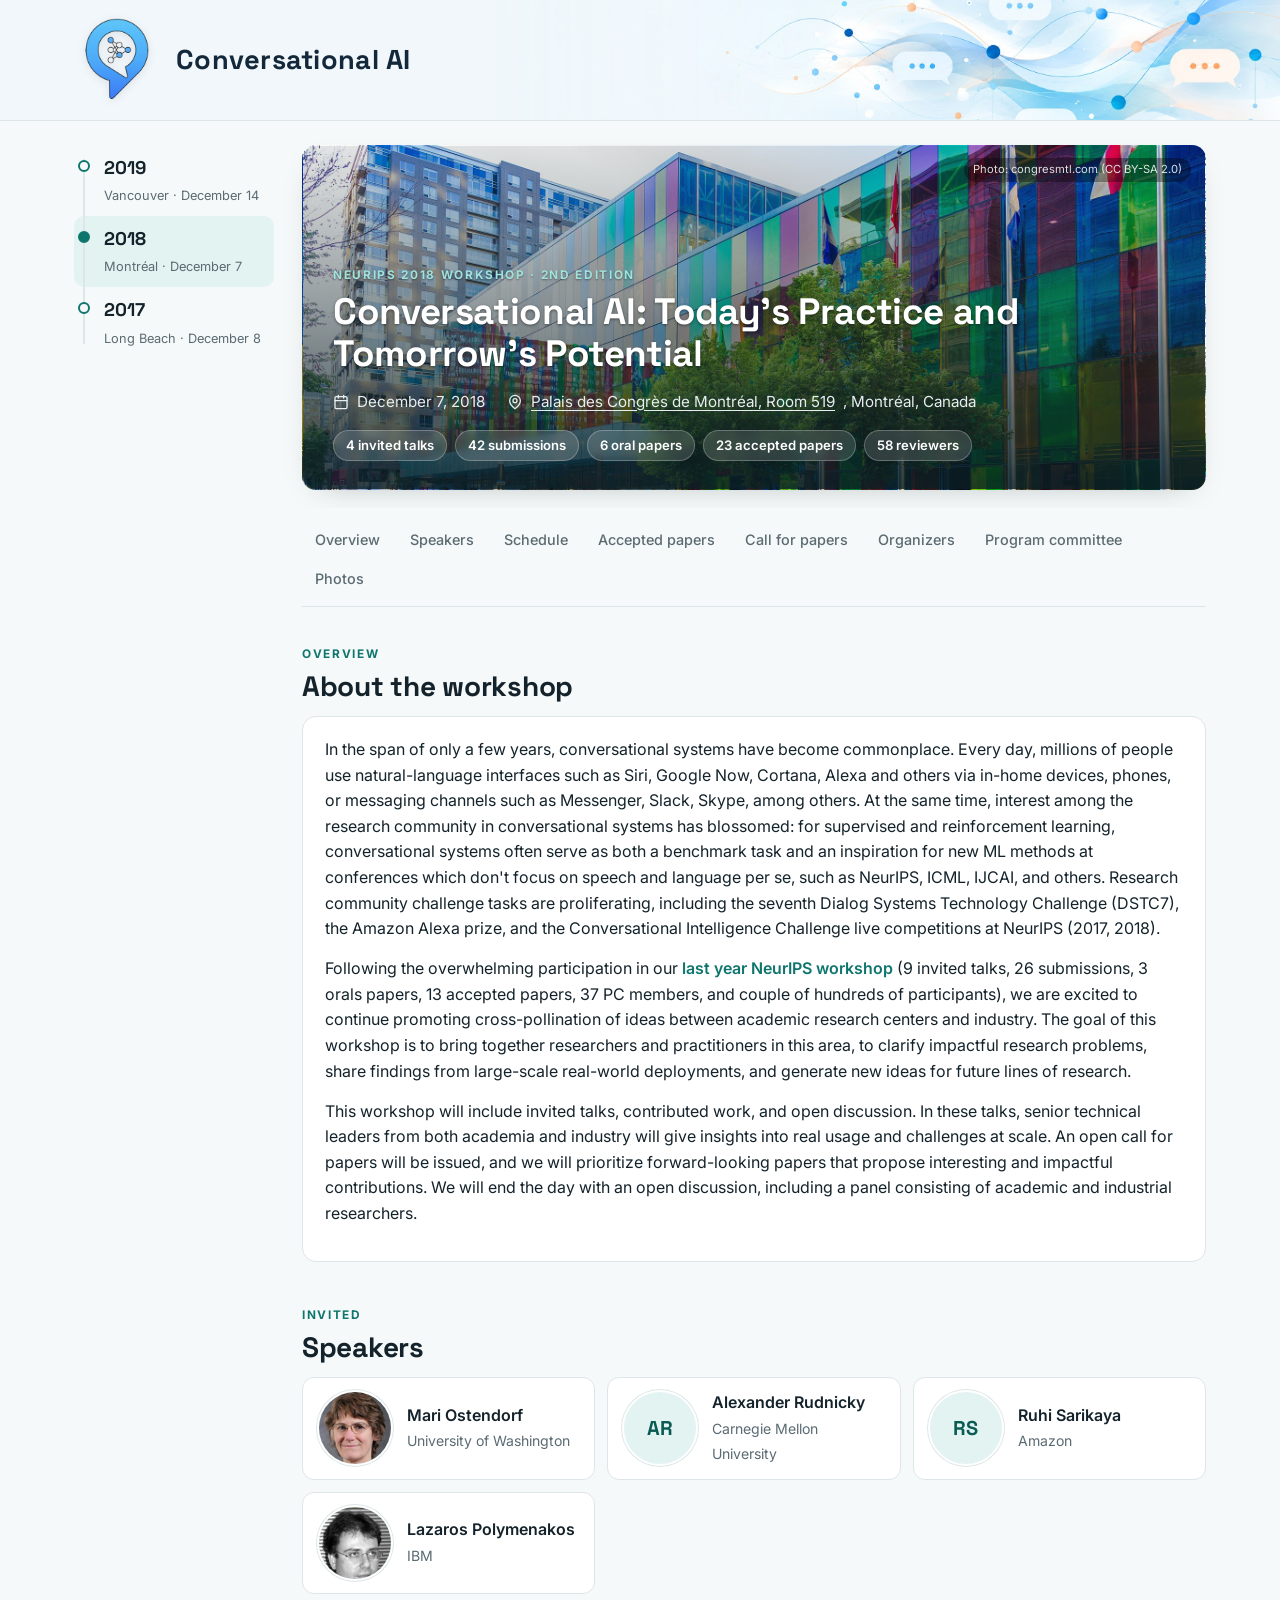
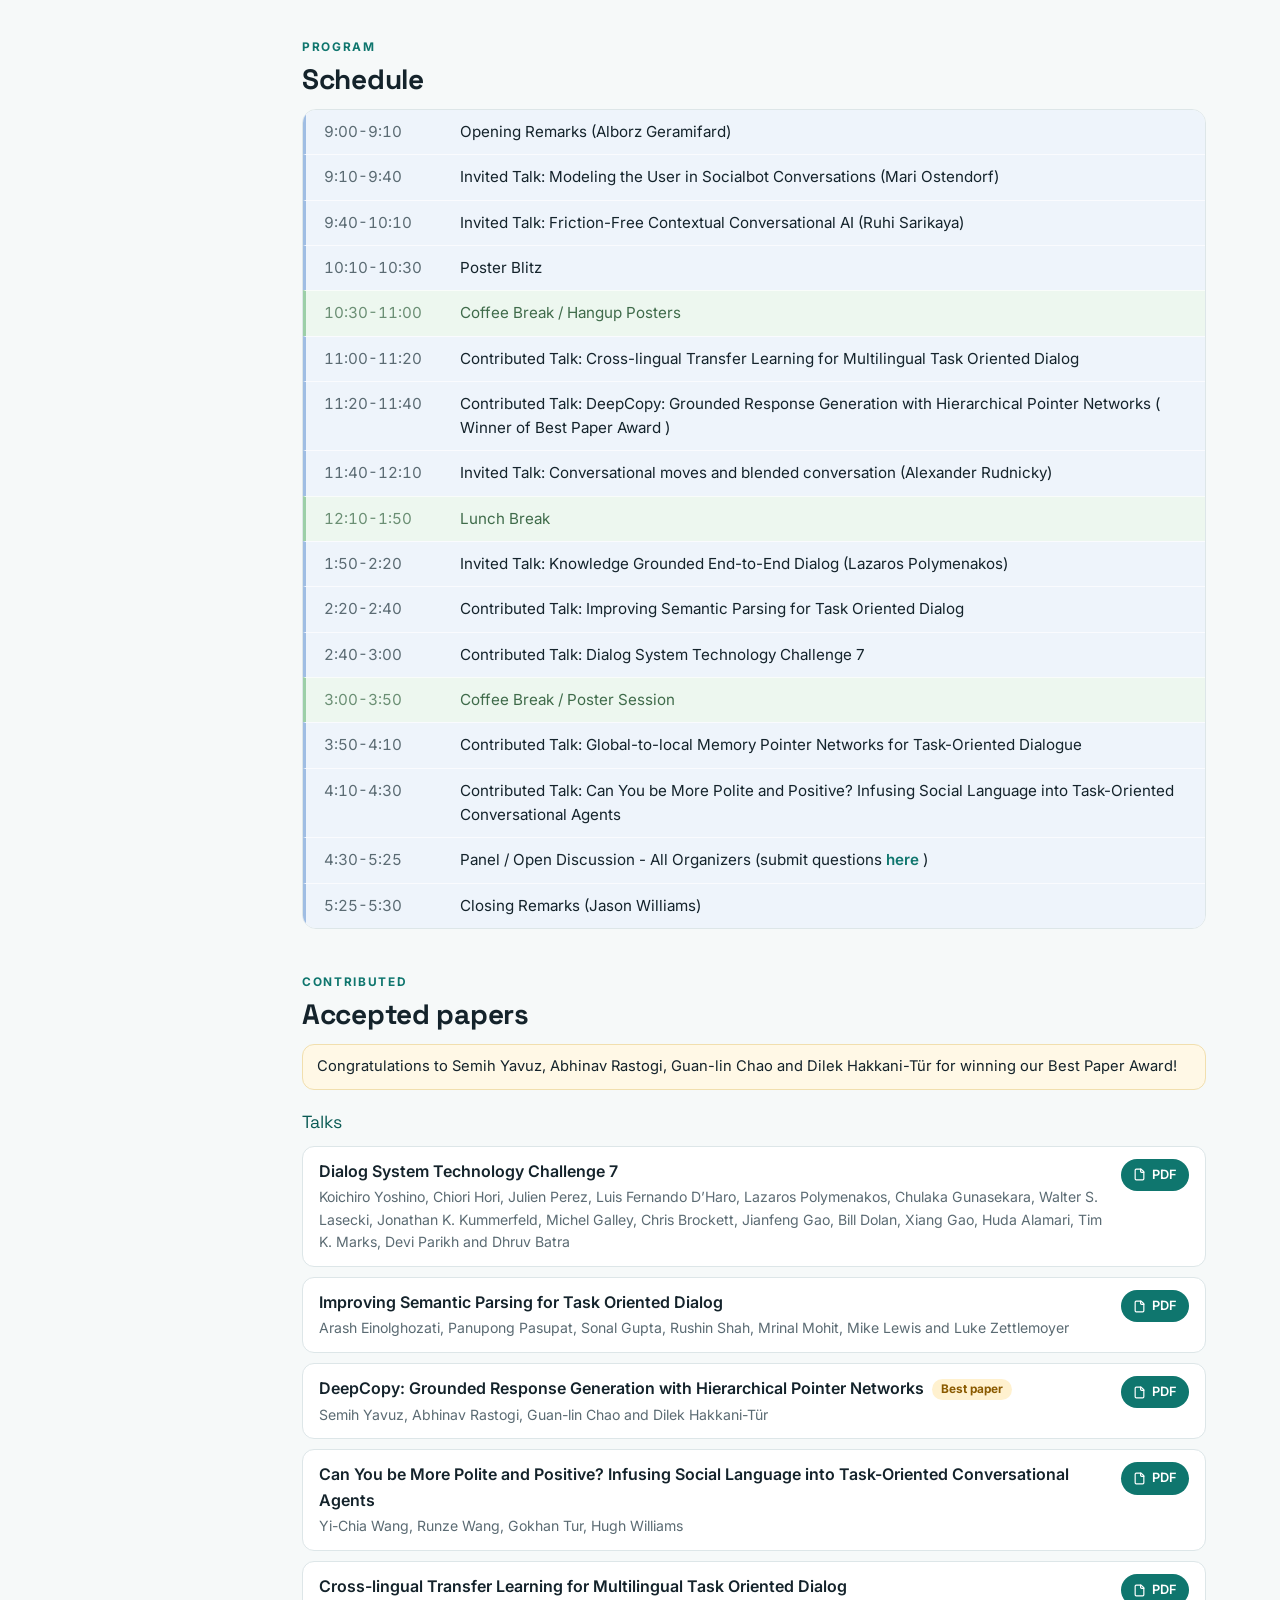
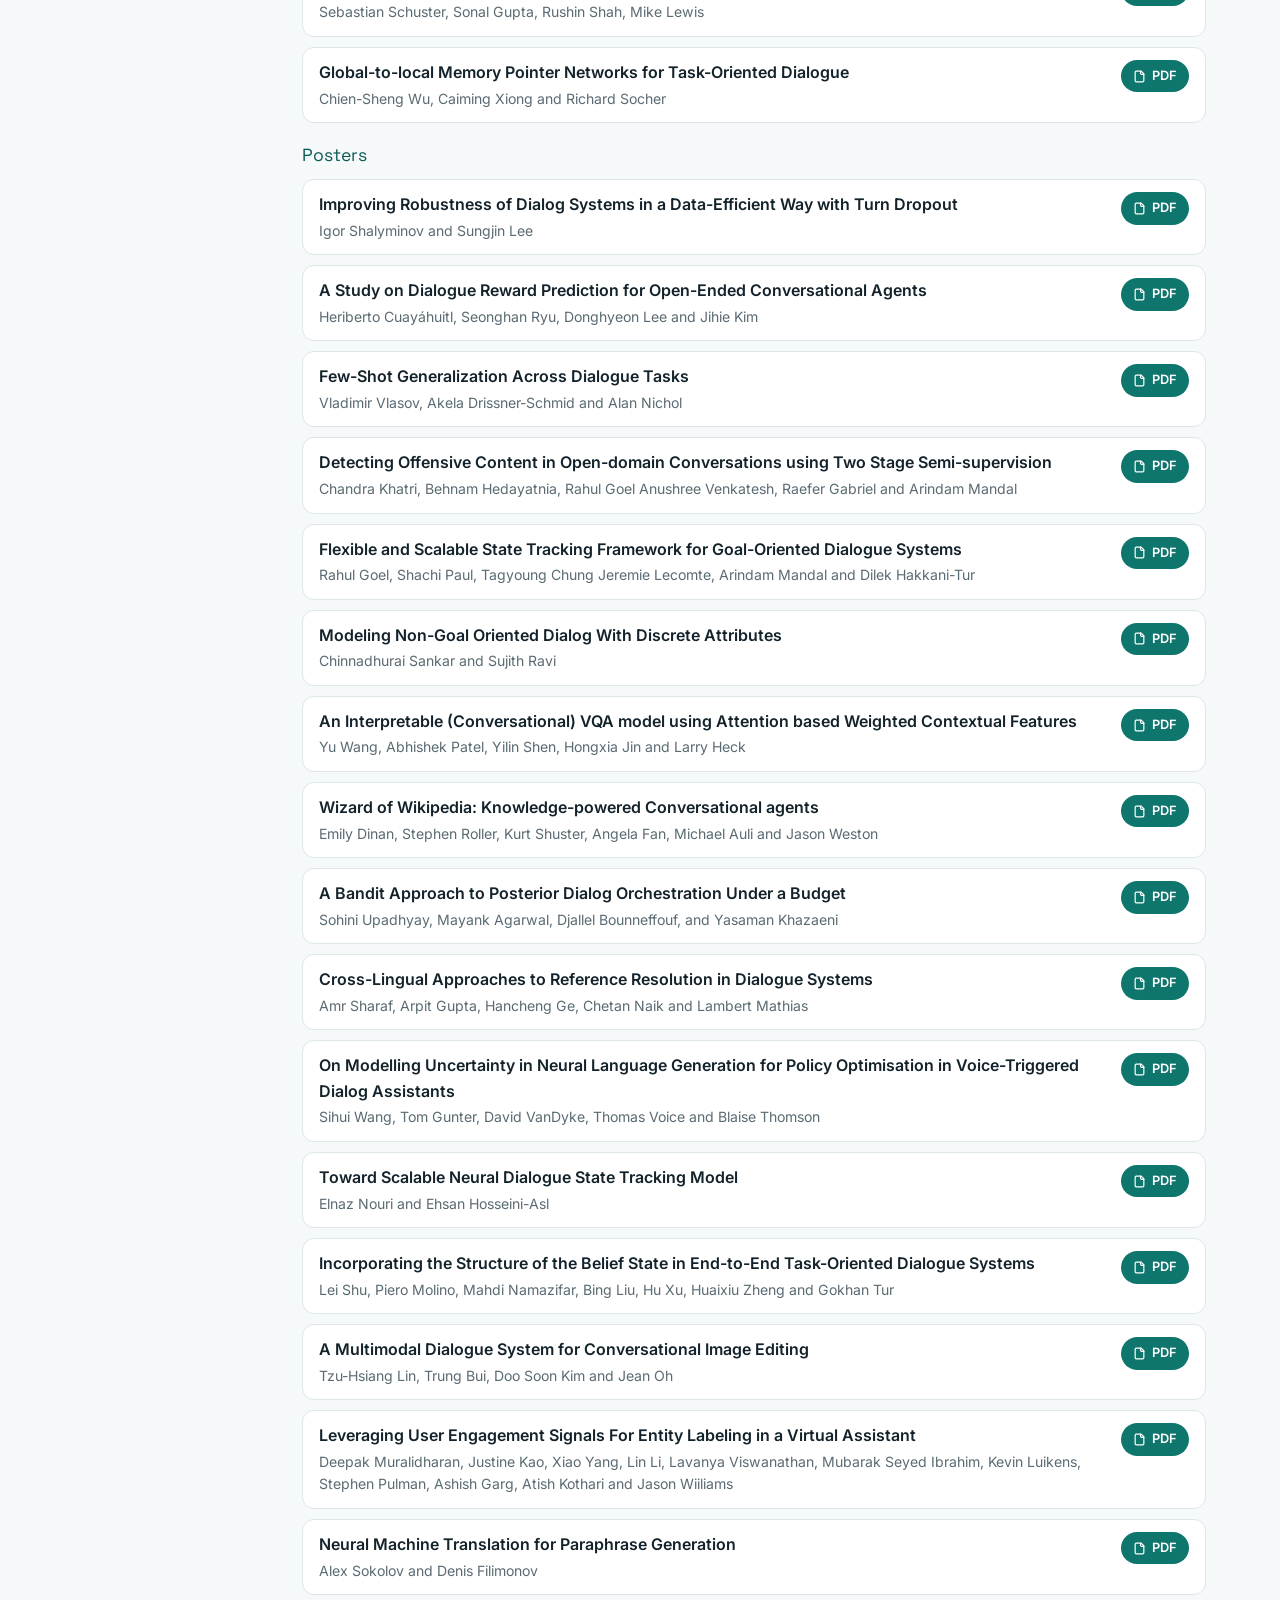
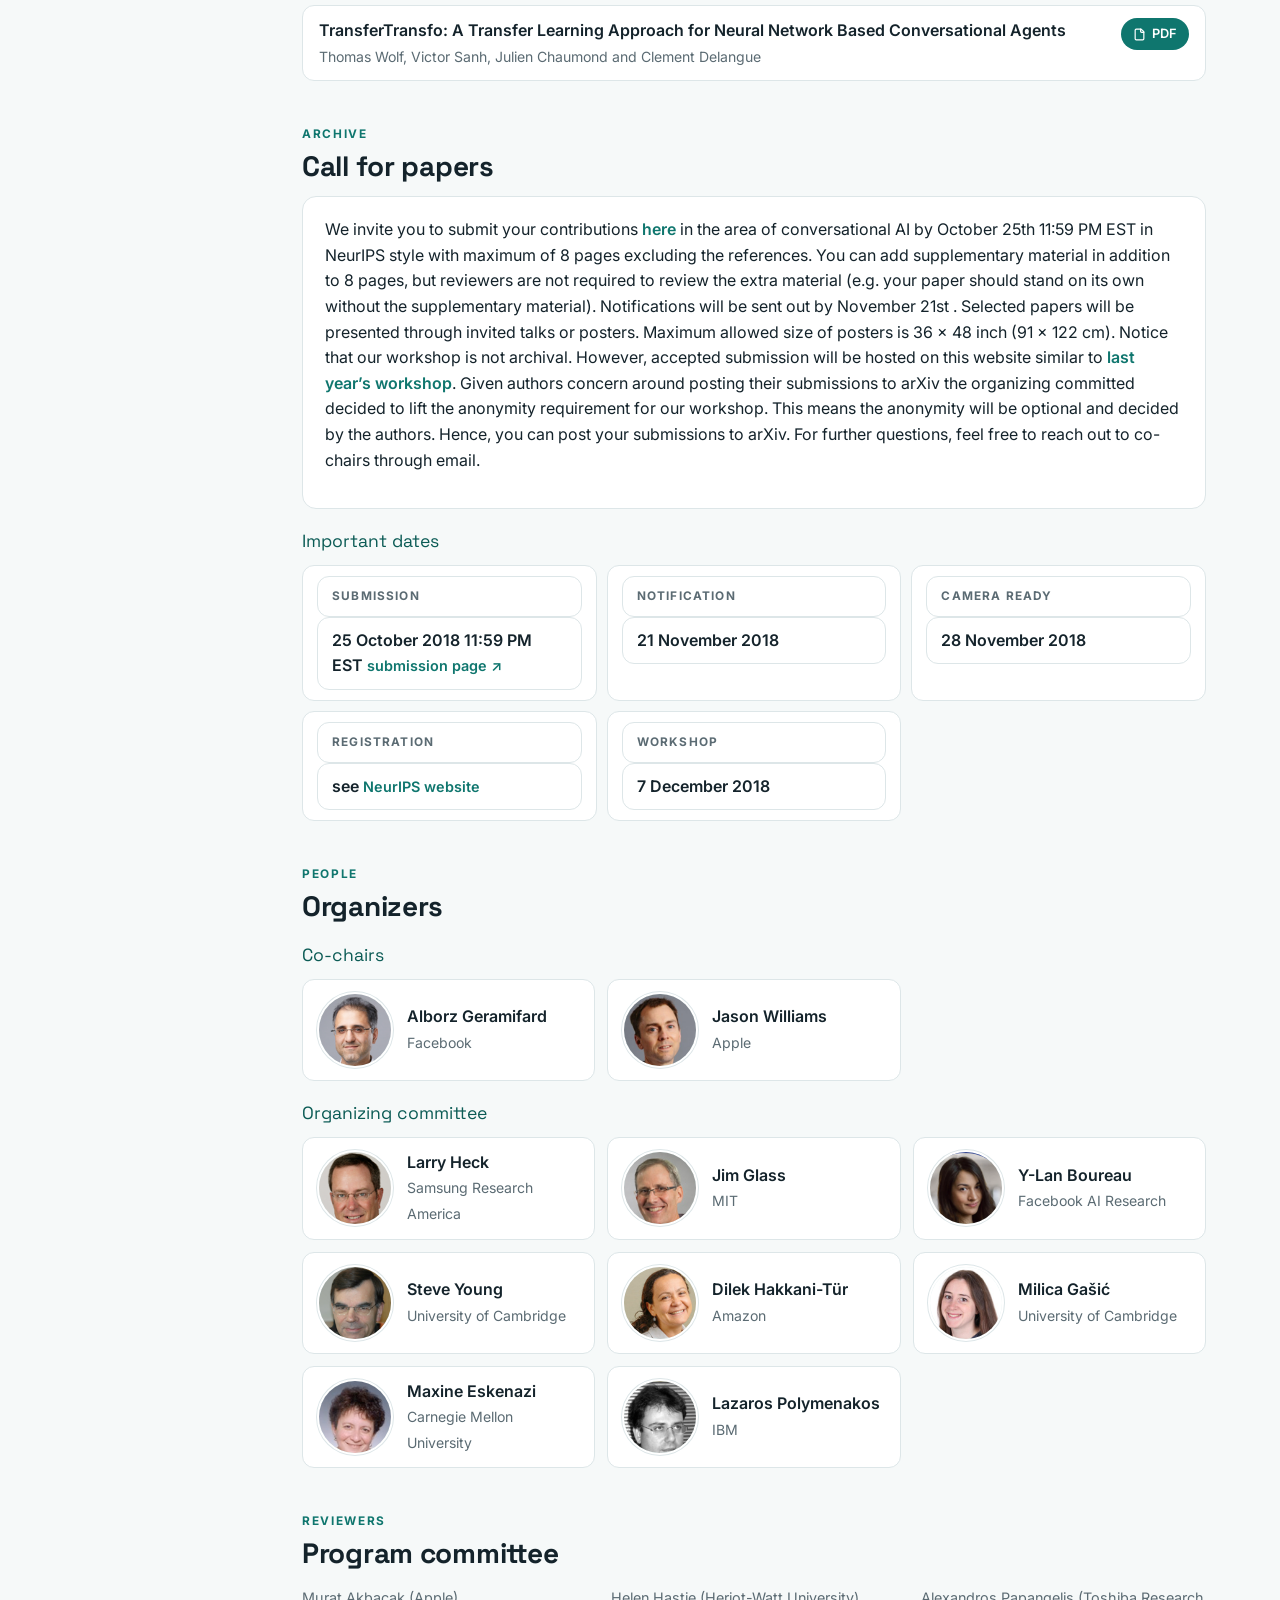
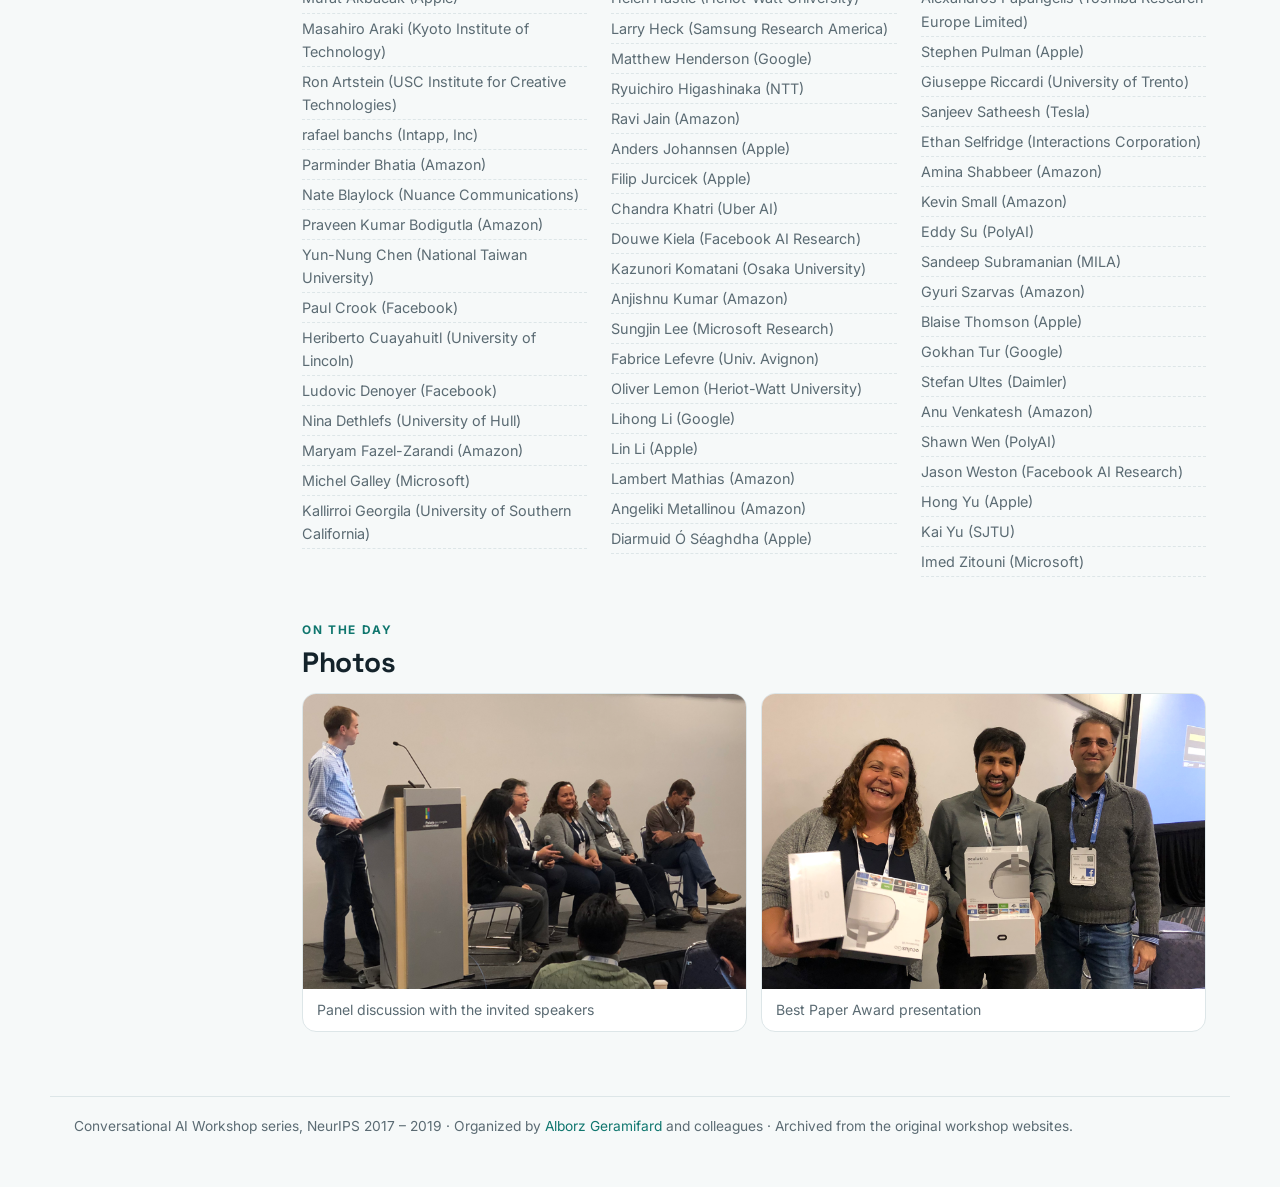
==== commit 40808160: "Hero: drop venue name from the photo tag, keep photo credit only Co-Authored-By: Claude Fable 5.1 <n" ====
--- a/2018.html
+++ b/2018.html
@@ -15,7 +15,7 @@
   <aside class="rail"><ol><li><a href="2019.html"><span class="dot"></span><span><span class="y">2019</span><br><span class="w">Vancouver · December 14</span></span></a></li><li class="on"><a href="2018.html"><span class="dot"></span><span><span class="y">2018</span><br><span class="w">Montréal · December 7</span></span></a></li><li><a href="2017.html"><span class="dot"></span><span><span class="y">2017</span><br><span class="w">Long Beach · December 8</span></span></a></li></ol></aside>
   <main class="main">
     <div class="hero photo" style="background-image:url('assets/venues/2018.jpg');background-position:center">
-      <a class="credit" href="https://commons.wikimedia.org/wiki/File%3APalais_des_congr%C3%A8s_de_Montr%C3%A9al_et_sa_fa%C3%A7ade_color%C3%A9e_sign%C3%A9e_Mario_Saia.jpg" target="_blank" rel="noopener">Palais des Congrès de Montréal · photo: congresmtl.com (CC BY-SA 2.0)</a>
+      <a class="credit" href="https://commons.wikimedia.org/wiki/File%3APalais_des_congr%C3%A8s_de_Montr%C3%A9al_et_sa_fa%C3%A7ade_color%C3%A9e_sign%C3%A9e_Mario_Saia.jpg" target="_blank" rel="noopener">Photo: congresmtl.com (CC BY-SA 2.0)</a>
       <div class="k">NeurIPS 2018 workshop · 2nd edition</div>
       <h1>Conversational AI: Today's Practice and Tomorrow's Potential</h1>
       <div class="meta"><span><svg viewBox="0 0 24 24"><rect x="3" y="4" width="18" height="18" rx="2"/><path d="M16 2v4M8 2v4M3 10h18"/></svg>December 7, 2018</span><span><svg viewBox="0 0 24 24"><path d="M20 10c0 6-8 12-8 12s-8-6-8-12a8 8 0 0 1 16 0z"/><circle cx="12" cy="10" r="3"/></svg><a href="https://www.google.com/maps/place/Montreal+Convention+Centre/@45.505151,-73.559786,15z/data=!4m2!3m1!1s0x0:0x17d4bd31b9103f97" target="_blank" rel="noopener">Palais des Congrès de Montréal, Room 519</a>, Montréal, Canada</span></div>
--- a/assets/style.css
+++ b/assets/style.css
@@ -48,10 +48,11 @@
 .person b a{color:var(--ink)}
 .sub{font-family:"Space Grotesk",sans-serif;font-size:1.1rem;margin:18px 0 10px;color:var(--teal-ink)}
 .sched{list-style:none;margin:0;padding:0;background:var(--panel);border:1px solid var(--line);border-radius:var(--radius);overflow:hidden}
-.sched li{display:grid;grid-template-columns:120px 1fr;gap:16px;padding:10px 18px;border-top:1px solid var(--line);font-size:.95rem}
+.sched li{display:grid;grid-template-columns:120px 1fr;gap:16px;padding:10px 18px;border-top:1px solid rgba(255,255,255,.7);font-size:.95rem;background:#eef4fb;border-left:3px solid #9fbde3}
 .sched li:first-child{border-top:0}
-.sched li.sess{background:var(--teal-soft);color:var(--teal-ink);font-weight:600;grid-template-columns:1fr}
-.sched li.brk{background:#fafcfc;color:var(--muted)}
+.sched li.sess{background:#dfe9f6;color:#2b4a72;font-weight:600;grid-template-columns:1fr;border-left-color:#5b86c4}
+.sched li.brk{background:#edf7ef;color:#3f6b4a;border-left-color:#9ccfa8}
+.sched li.brk .t{color:#6b8f74}
 .sched .t{font-variant-numeric:tabular-nums;color:var(--muted);white-space:nowrap}
 .sched .l a{margin-left:8px;font-size:.82rem;font-weight:600}
 .papers{list-style:none;margin:0;padding:0;display:grid;gap:10px}
